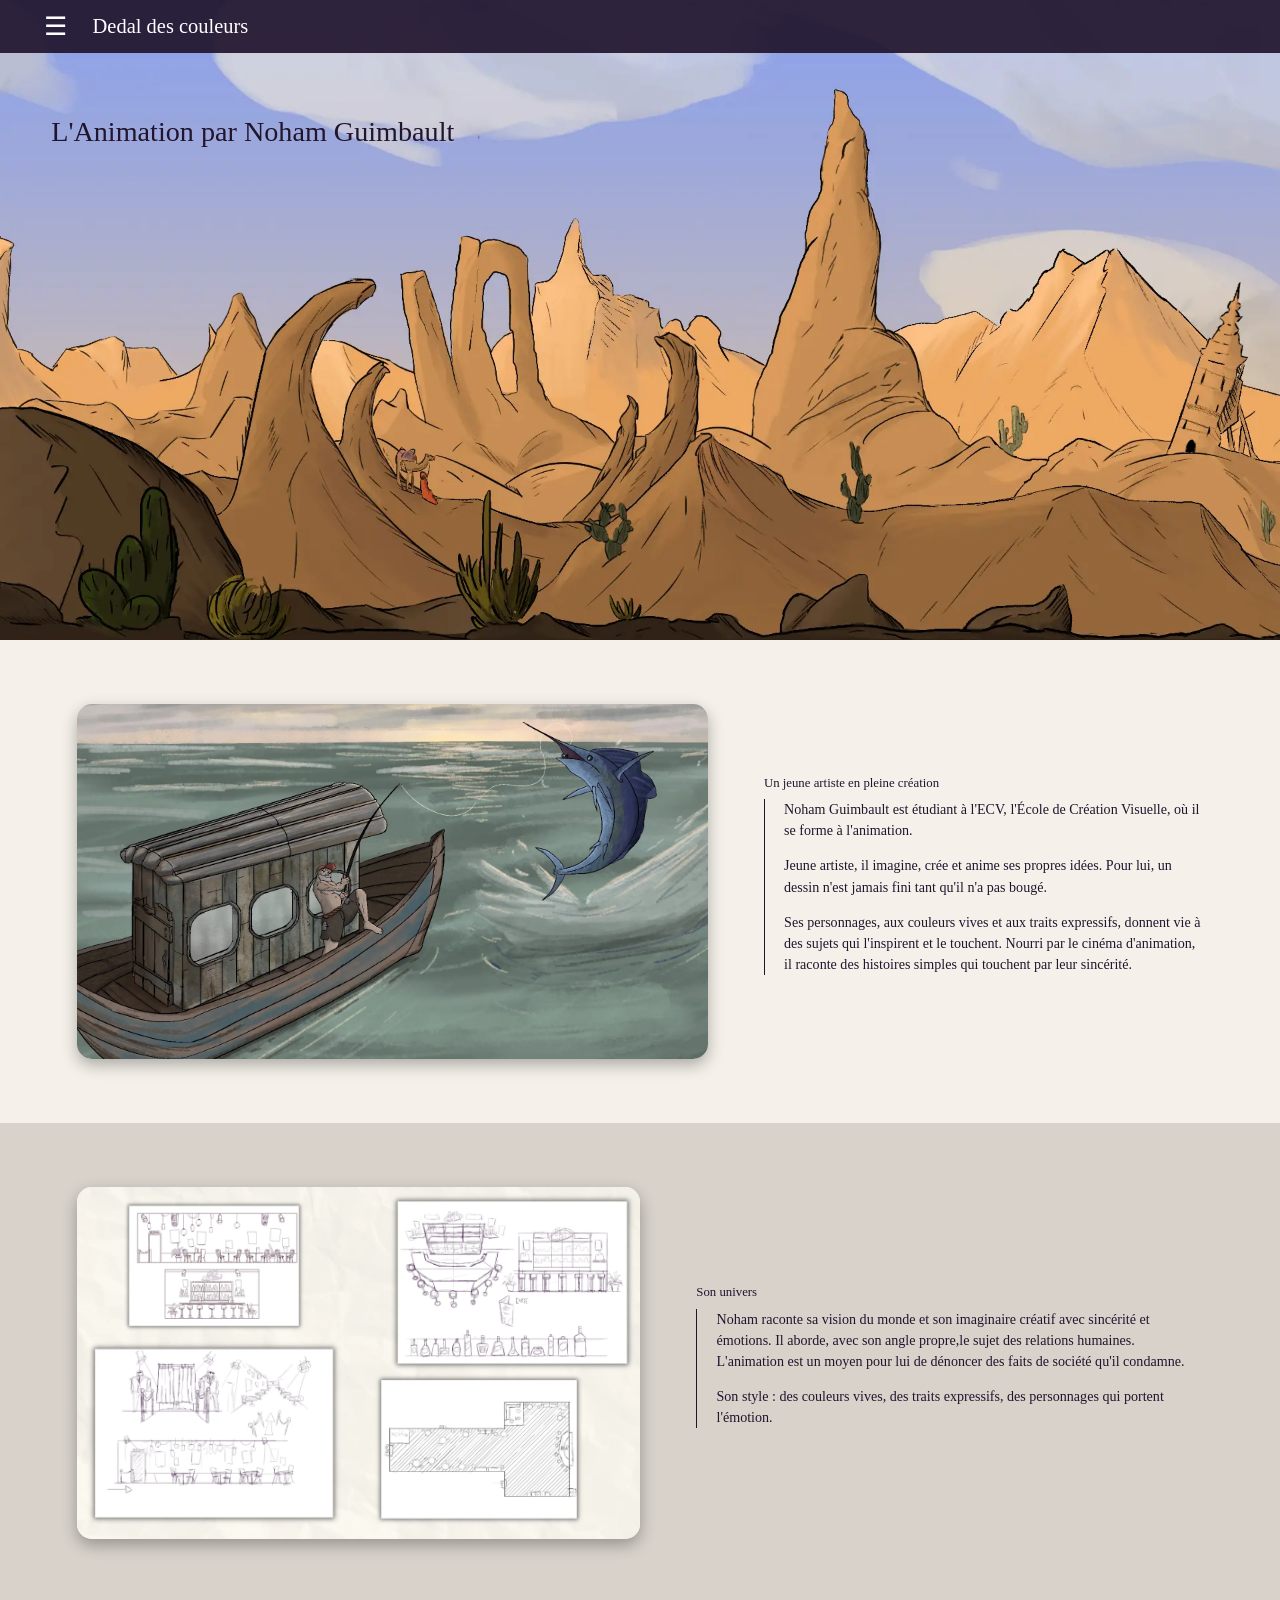
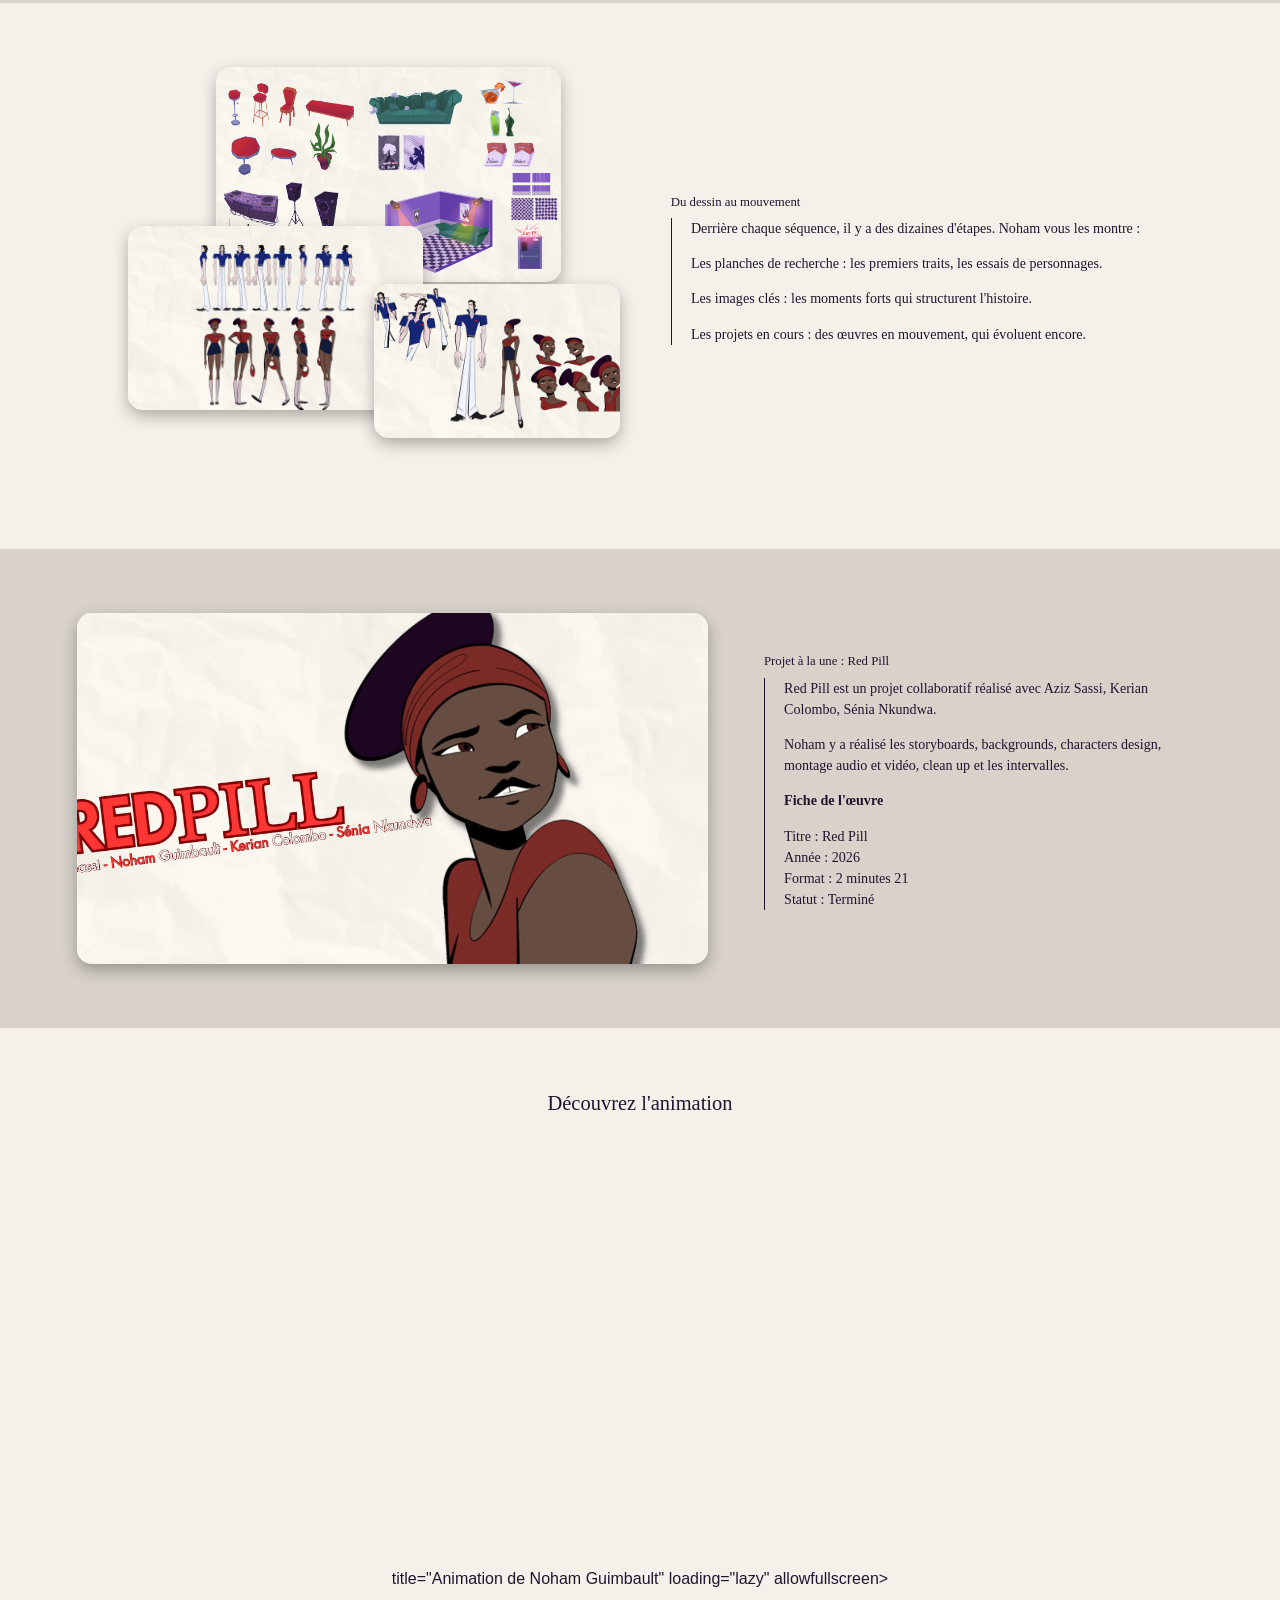
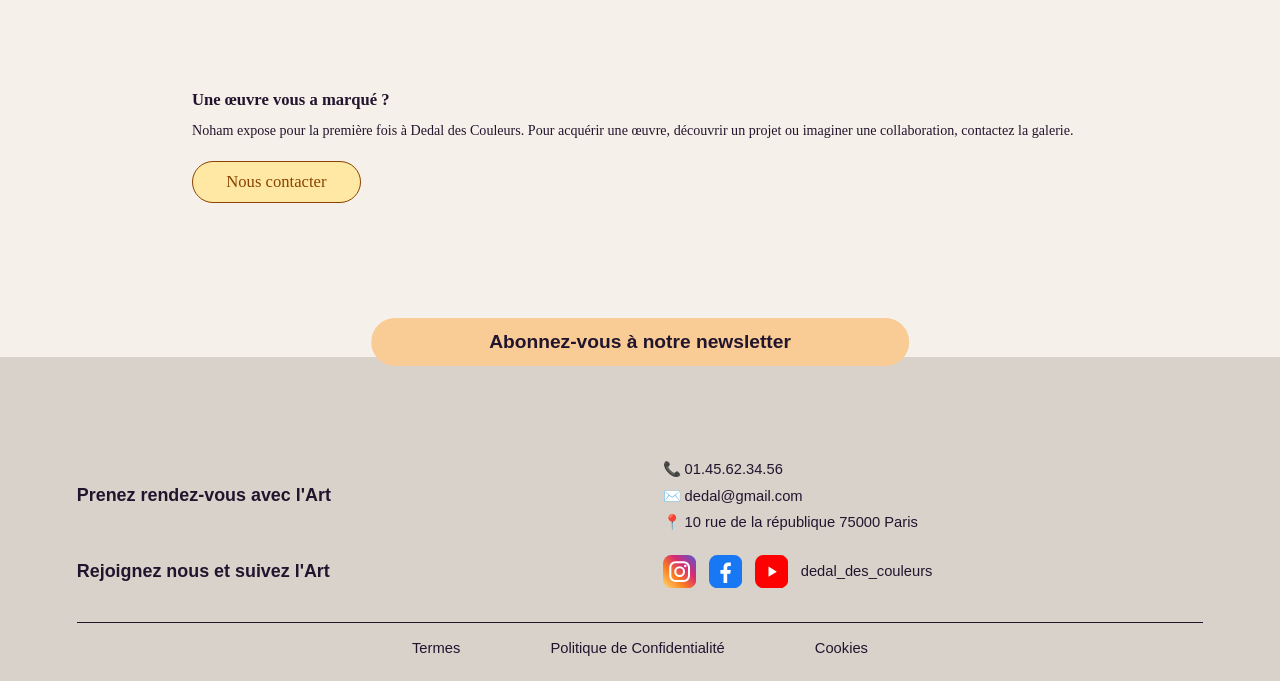
==== animation.html @ e84ecc91 "Update YouTube iframe source URL" ====
<!DOCTYPE html>
<html lang="fr">
<head>
  <meta charset="UTF-8">
  <meta name="viewport" content="width=device-width, initial-scale=1">
      <meta name="description" content="Les œuvres exposées de Noham Guimbault : planches de recherche, images clés, projet Red Pill et animation.">
  <title>L'animation | Dedal des couleurs</title>
  <link rel="preconnect" href="https://fonts.googleapis.com">
  <link rel="preconnect" href="https://fonts.gstatic.com" crossorigin>
  <link rel="preload" as="style" href="ADRESSE" onload="this.onload=null;this.rel='stylesheet'">
  <noscript><link rel="stylesheet" href="ADRESSE"></noscript>
  <link rel="stylesheet" href="css/style.css">
      <link rel="stylesheet" href="css/animation.css">
</head>
<body>

  <nav class="menu" id="menu" hidden>
    <button type="button" class="menu-fermer" id="fermer-menu" aria-label="Fermer le menu">✕</button>
    <a href="index.html">Accueil</a>
    <a href="galerie.html">La galerie</a>
    <a href="animation.html">L'animation</a>
  </nav>

  <header class="animation-hero">
    <div class="barre">
      <button type="button" class="hamburger" data-ouvrir-menu aria-label="Ouvrir le menu">☰</button>
      <a href="index.html" class="barre-titre">Dedal des couleurs</a>
    </div>
    <h1>L'Animation par Noham Guimbault</h1>
  </header>


  <section class="o-bloc">
    <div class="o-img grand">
      <div class="o-cadre"><img fetchpriority="high" src="images/animation-1.webp" alt="Un bateau et un espadon"></div>
    </div>
    <div class="o-texte">
     <h2 class="o-etiquette">Un jeune artiste en pleine création</h2>
      <div class="o-citation">
        <p>
          Noham Guimbault est étudiant à l'ECV, l'École de Création Visuelle,
          où il se forme à l'animation.
        </p>
        <p>
          Jeune artiste, il imagine, crée et anime ses propres idées. Pour
          lui, un dessin n'est jamais fini tant qu'il n'a pas bougé.
        </p>
        <p>
          Ses personnages, aux couleurs vives et aux traits expressifs,
          donnent vie à des sujets qui l'inspirent et le touchent. Nourri par
          le cinéma d'animation, il raconte des histoires simples qui touchent
          par leur sincérité.
        </p>
      </div>
    </div>
  </section>

  <section class="o-bloc fond">
    <div class="o-img">
      <div class="o-cadre"><img loading="lazy" src="images/animation-2.webp" alt="Plans et croquis de décor"></div>
    </div>
    <div class="o-texte">
      <h2 class="o-etiquette">Son univers</h2>
      <div class="o-citation">
        <p>
          Noham raconte sa vision du monde et son imaginaire créatif avec sincérité et émotions. 
          Il aborde, avec son angle propre,le sujet des relations humaines. L'animation est un moyen pour lui de dénoncer des faits de société qu'il condamne. 
        </p>
        <p>
          Son style : des couleurs vives, des traits expressifs, des
          personnages qui portent l'émotion.
        </p>
        </p>
      </div>
    </div>
  </section>

  <section class="o-bloc etroit">
    <div class="o-img">
      <div class="o-collage">
        <div class="o-cadre c1"><img loading="lazy" src="images/animation-3a.webp" alt="Accessoires et décor"></div>
        <div class="o-cadre c2"><img loading="lazy" src="images/animation-3b.webp" alt="Personnages"></div>
        <div class="o-cadre c3"><img loading="lazy" src="images/animation-3c.webp" alt="Planche de personnages"></div>
      </div>
    </div>
    <div class="o-texte">
     <h2 class="o-etiquette">Du dessin au mouvement</h2>
      <div class="o-citation">
        <p>Derrière chaque séquence, il y a des dizaines d'étapes. Noham vous les montre :</p>
        <p>Les planches de recherche : les premiers traits, les essais de personnages.</p>
        <p>Les images clés : les moments forts qui structurent l'histoire.</p>
        <p>Les projets en cours : des œuvres en mouvement, qui évoluent encore.</p>
      </div>
    </div>
  </section>

  <section class="o-bloc fond">
    <div class="o-img grand">
      <div class="o-cadre"><img loading="lazy" src="images/redpill.webp" alt="Projet Red Pill"></div>
    </div>
    <div class="o-texte">
      <h2 class="o-etiquette">Projet à la une : Red Pill</h2>
      <div class="o-citation">
        <p>Red Pill est un projet collaboratif réalisé avec Aziz Sassi, Kerian Colombo, Sénia Nkundwa.</p>
        <p>
          Noham y a réalisé les storyboards, backgrounds, characters design, montage audio et vidéo, clean up et les intervalles.
        </p>
        <p><strong>Fiche de l'œuvre</strong></p>
        <p>
          Titre : Red Pill<br>
          Année : 2026 <br>
          Format : 2 minutes 21<br>
          Statut : Terminé
        </p>
      </div>
    </div>
  </section>

  <section class="video-section">
    <h3>Découvrez l'animation</h3>
    <div class="video">
         <iframe width="560" height="315" src="https://youtube.com" title="YouTube video player" frameborder="0" allowfullscreen></iframe>
        title="Animation de Noham Guimbault" loading="lazy" allowfullscreen></iframe>
    </div>
  </section>
  
  <section class="oeuvre-contact">
    <h3>Une œuvre vous a marqué ?</h3>
    <p>
      Noham expose pour la première fois à Dedal des Couleurs. Pour acquérir
      une œuvre, découvrir un projet ou imaginer une collaboration, contactez
      la galerie.
    </p>
       <a href="contact.html" class="bouton-cta">Nous contacter</a>
  </section>

  <section class="contact">
       <a class="newsletter newsletter-lien" href="inscription.html"><strong>Abonnez-vous à notre newsletter</strong></a>

    <div class="contact-grille">
      <h2>Prenez rendez-vous avec l'Art</h2>
      <address>
        <p>📞 01.45.62.34.56</p>
        <p>✉️ dedal@gmail.com</p>
        <p>📍 10 rue de la république 75000 Paris</p>
      </address>

          <h2>Rejoignez nous et suivez l'Art</h2>
      <div class="reseaux">
        <div class="icones-sociaux">
          <a href="#" aria-label="Instagram">
            <svg viewBox="0 0 32 32" aria-hidden="true" focusable="false">
              <defs>
                <linearGradient id="insta" x1="0" y1="1" x2="1" y2="0">
                  <stop offset="0" stop-color="#feda75"/>
                  <stop offset="0.35" stop-color="#fa7e1e"/>
                  <stop offset="0.65" stop-color="#d62976"/>
                  <stop offset="1" stop-color="#4f5bd5"/>
                </linearGradient>
              </defs>
              <rect width="32" height="32" rx="8" fill="url(#insta)"/>
              <rect x="7" y="7" width="18" height="18" rx="5" fill="none" stroke="#fff" stroke-width="2"/>
              <circle cx="16" cy="16" r="4.2" fill="none" stroke="#fff" stroke-width="2"/>
              <circle cx="21.4" cy="10.6" r="1.2" fill="#fff"/>
            </svg>
          </a>
          <a href="#" aria-label="Facebook">
            <svg viewBox="0 0 32 32" aria-hidden="true" focusable="false">
              <rect width="32" height="32" rx="8" fill="#1877f2"/>
              <path d="M17.5 27V18h3l.5-3.6h-3.5v-2.2c0-1 .3-1.7 1.8-1.7H21V7.3c-.3 0-1.4-.1-2.6-.1-2.6 0-4.4 1.6-4.4 4.5v2.7h-3V18h3v9z" fill="#fff"/>
            </svg>
          </a>
          <a href="#" aria-label="YouTube">
            <svg viewBox="0 0 32 32" aria-hidden="true" focusable="false">
              <rect width="32" height="32" rx="8" fill="#ff0000"/>
              <path d="M13 11l8 5-8 5z" fill="#fff"/>
            </svg>
          </a>
        </div>
        <span>dedal_des_couleurs</span>
      </div>
    </div>

    <nav class="liens-legaux" aria-label="Informations légales">
      <a href="#">Termes</a>
      <a href="confidentialite.html">Politique de Confidentialité</a>
      <a href="#">Cookies</a>
    </nav>
  </section>

  <script src="site.js"></script>
</body>
</html>
---- css/style.css ----
/* ---------- Réglages généraux ---------- */
* {
  box-sizing: border-box;
}

body {
  margin: 0;
  background-color: #f5f1ea;
  color: #21152e;
  font-family: 'Montserrat', sans-serif;
}

h2 {
  font-family: 'Playfair Display', serif;
  font-weight: 400;
}

img {
  max-width: 100%;
}

.cache {
  position: absolute;
  left: -9999px;
}

/* ---------- Section 1 : bannière ---------- */
.hero {
  position: relative;
  background-image:url("../images/GUIMBAULT_Noham.webp");
  background-size: cover;
  background-position: center;
  aspect-ratio: 1280 / 741;
  overflow: hidden;
}

.hero-titre {
  position: absolute;
  top: 5%;
  left: 3.5%;
  margin: 0;
  font-family: 'Playfair Display', serif;
  font-weight: 400;
  font-size: 3vw;
}

.hero-soustitre {
  position: absolute;
  top: 31%;
  left: 3.5%;
  width: 35%;
  margin: 0;
  font-size: 2.3vw;
}

.bouton-orange {
  position: absolute;
  top: 44%;
  left: 3.5%;
  padding: 0.5vw 2vw;
  background-color: #ffe8a3;
  border: 1px solid #ff8d28;
  border-radius: 45px;
  color: #ff8d28;
  font-family: 'Instrument Serif', serif;
  font-size: 2vw;
  text-decoration: none;
}

.hero-img {
  position: absolute;
  object-fit: cover;
  border-radius: 30px;
  box-shadow: 0 8px 20px rgba(0, 0, 0, 0.35);
}

.img-lineup { top: 6%;  left: 65%;   width: 32.5%; height: 44%; background: white; }
.img-decor  { top: 29%; left: 47%;   width: 31.5%; height: 28%; }
.img-scene  { top: 52%; left: 59%; width: 36%; height: 38%; }

/* ---------- Section 2 : présentation + carrousel ---------- */
.presentation {
  padding: 4% 0 4%;
  text-align: center;
}

.citation {
  margin: 0 auto 3%;
  font-family: 'Playfair Display', serif;
  font-size: 2.4vw;
  line-height: 1.3;
}

.texte-presentation {
  max-width: 70%;
  margin: 0 auto 4%;
  font-size: 1.2vw;
  line-height: 1.4;
}

.texte-presentation p {
  margin: 0 0 1.5em;
}

.carrousel-zone {
  display: flex;
  align-items: center;
  justify-content: center;
  gap: 1vw;
  padding: 0 3%;
}

.carrousel {
  display: flex;
  gap: 16px;
  width: 75%;
  overflow-x: auto;
  scroll-snap-type: x mandatory;
  scrollbar-width: none;
}

.carrousel::-webkit-scrollbar {
  display: none;
}

.carrousel img {
  flex: 0 0 auto;
  height: 24vw;
  width: auto;
  max-width: none;
  object-fit: contain;
  background: white;
  border: 1px solid #21152e;
  border-radius: 4px;
  scroll-snap-align: start;
}

.fleche {
  flex: 0 0 auto;
  width: 3vw;
  height: 3vw;
  min-width: 30px;
  min-height: 30px;
  border: none;
  border-radius: 50%;
  background-color: #ffe8a3;
  color: #ff8d28;
  font-size: 2vw;
  line-height: 1;
  cursor: pointer;
}

/* Points décoratifs (utilisés dans la section ateliers) */
.points {
  display: flex;
  justify-content: center;
  gap: 0.8vw;
  margin-top: 2%;
}

.point {
  width: 1vw;
  height: 1vw;
  border-radius: 50%;
  background: #d8d2cb;
  border: 1px solid #999;
}

.point.actif {
  background: #aaa;
}

/* ---------- Section 3 : Nos Artistes ---------- */
.artistes {
  display: grid;
  grid-template-columns: 1fr 1fr;
  gap: 4%;
  align-items: center;
  padding: 3% 6%;
  background-color: #d8d2cb;
}

.artistes-texte h2 {
  margin: 0 0 1em;
  font-size: 2vw;
}

.artistes-texte p {
  margin: 0 0 1.2em;
  font-size: 1.15vw;
  line-height: 1.4;
}

.bouton-infos {
  display: inline-block;
  padding: 0.25vw 2.5vw;
  background-color: #ffe8a3;
  border: 1px solid #ff8d28;
  border-radius: 45px;
  color: #ff8d28;
  font-size: 1.1vw;
  text-decoration: none;
}

/* Les 3 images se chevauchent légèrement */
.artistes-images {
  position: relative;
  width: 80%;
  margin: 0 auto;
  aspect-ratio: 1 / 0.95;
  transform: translateY(-10%);
}

.artistes-images img {
  position: absolute;
  object-fit: cover;
  background: white;
  border-radius: 18px;
  box-shadow: 0 6px 16px rgba(0, 0, 0, 0.3);
}

.art-1 { top: 0;   left: 0;  width: 65%; aspect-ratio: 1.8 / 1; z-index: 1; }
.art-2 { top: 30%; right: 0; width: 55%; aspect-ratio: 1.4 / 1; z-index: 2; }
.art-3 { top: 54%; left: 5%; width: 70%; aspect-ratio: 1.6 / 1; z-index: 3; }


/* ---------- Section 4 : intentions ---------- */
.intentions {
  padding: 5% 5% 2%;
  text-align: center;
}

.intentions h2 {
  margin: 0 0 4%;
  font-size: 2vw;
}

.intentions-liste {
  display: flex;
  justify-content: space-around;
  align-items: flex-start;
}

.intention {
  width: 28%;
}

.intention img {
  height: 8vw;
  width: auto;
  object-fit: contain;
}

.intention p {
  margin: 1em 0 0;
  font-size: 1.4vw;
  line-height: 1.6;
}

/* ---------- Section 5 : ateliers ---------- */
.ateliers {
  padding: 3% 5% 5%;
}

.ateliers h2 {
  margin: 0 0 2.5%;
  font-size: 2.2vw;
}

.ateliers-liste {
  display: flex;
  justify-content: center;
  gap: 2.5%;
  overflow-x: auto;
  padding-bottom: 10px;
}

.carte {
  flex: 0 0 29%;
  background-color: #f9cb95;
  border-radius: 28px;
  overflow: hidden;
  box-shadow: 0 4px 12px rgba(0, 0, 0, 0.25);
}

.carte img {
  display: block;
  width: 100%;
  aspect-ratio: 4 / 3;
  object-fit: cover;
  background: white;
}

.carte-texte {
  padding: 4%;
}

.carte-ligne {
  display: flex;
  justify-content: space-between;
  align-items: baseline;
}

.carte-ligne h3 {
  margin: 0;
  font-weight: 400;
  font-size: 1.4vw;
}

.carte-ligne span {
  font-size: 0.9vw;
}

.carte-texte p {
  margin: 0.4em 0;
  font-size: 0.9vw;
}

.carte-texte strong {
  font-size: 0.9vw;
}

/* ---------- Section 6 : contact + newsletter ---------- */
.contact {
  position: relative;
  margin-top: 4%;
  padding: 6% 6% 2%;
  background-color: #d8d2cb;
}

.newsletter {
  position: absolute;
  top: -3vw;
  left: 50%;
  transform: translateX(-50%);
  width: 42%;
  padding: 1vw 1.5vw;
  background-color: #f9cb95;
  border-radius: 45px;
  text-align: center;
}

.newsletter strong {
  font-size: 1.5vw;
}

.newsletter-champs {
  display: flex;
  justify-content: center;
  gap: 0.5vw;
  margin-top: 0.6vw;
}

.newsletter input {
  width: 55%;
  padding: 0.5vw 1vw;
  border: none;
  border-radius: 30px;
  font-size: 1vw;
}

.newsletter button {
  padding: 0.5vw 1.2vw;
  border: none;
  border-radius: 30px;
  background-color: #ff8d28;
  color: white;
  font-size: 1vw;
  cursor: pointer;
}

.message {
  margin: 0.5vw 0 0;
  font-size: 0.9vw;
}

.contact-grille {
  display: grid;
  grid-template-columns: 1fr 1fr;
  gap: 1.5vw 4%;
  align-items: center;
  margin-top: 2%;
}

.contact-grille h2 {
  margin: 0;
  font-family: 'Montserrat', sans-serif;
  font-weight: 700;
  font-size: 1.4vw;
}

.contact-grille address {
  font-style: normal;
  font-size: 1.15vw;
  line-height: 1.8;
}

.contact-grille address p {
  margin: 0;
}

.reseaux {
  display: flex;
  align-items: center;
  gap: 1vw;
  font-size: 1.15vw;
}

.reseaux img {
  height: 2.6vw;
  width: auto;
}

.liens-legaux {
  display: flex;
  justify-content: center;
  gap: 8%;
  margin-top: 3%;
  padding-top: 1.5%;
  border-top: 1px solid #21152e;
  font-size: 1.15vw;
}

.liens-legaux a {
  color: #21152e;
  text-decoration: none;
}

/* ---------- Version mobile (écrans étroits) ---------- */
@media (max-width: 700px) {
  .hero-titre { font-size: 4.5vw; }
  .hero-soustitre { font-size: 3.5vw; }
  .bouton-orange { font-size: 3vw; padding: 1vw 4vw; }

  .citation { font-size: 4vw; }
  .texte-presentation { max-width: 90%; font-size: 2.4vw; }
  .carrousel { width: 80%; }
  .carrousel img { width: 85%; }
  .point { width: 2vw; height: 2vw; }

  .artistes { grid-template-columns: 1fr; }
  .artistes-images { width: 90%; }
  .artistes-texte h2 { font-size: 4vw; }
  .artistes-texte p { font-size: 2.6vw; }
  .bouton-infos { font-size: 2.6vw; padding: 0.8vw 5vw; }

  .intentions h2 { font-size: 3.8vw; }
  .intention p { font-size: 2.3vw; }
  .intention img { height: 11vw; }

  .ateliers h2 { font-size: 4vw; }
  .carte { flex: 0 0 65%; }
  .carte-ligne h3 { font-size: 3vw; }
  .carte-ligne span,
  .carte-texte p,
  .carte-texte strong { font-size: 2.2vw; }

  .newsletter { width: 85%; top: -4vw; padding: 1.5vw; }
  .newsletter strong { font-size: 3vw; }
  .newsletter input,
  .newsletter button { font-size: 2.2vw; padding: 1vw 2vw; }
  .message { font-size: 2vw; }

  .contact-grille { grid-template-columns: 1fr; }
  .contact-grille h2 { font-size: 3vw; }
  .contact-grille address,
  .reseaux { font-size: 2.6vw; }
  .reseaux img { height: 6vw; }
  .liens-legaux { font-size: 2.3vw; }
}

/* ---------- Animations CSS ---------- */

/* 1. Le titre de la bannière apparaît en fondu */
@keyframes apparition {
  from { opacity: 0; transform: translateY(20px); }
  to   { opacity: 1; transform: translateY(0); }
}

.hero-titre,
.hero-soustitre {
  animation: apparition 1s ease-out both;
}

.hero-soustitre {
  animation-delay: 0.3s;
}

/* 2. Les cartes d'ateliers se soulèvent au survol */
.carte {
  transition: transform 0.3s ease, box-shadow 0.3s ease;
}

.carte:hover {
  transform: translateY(-8px);
  box-shadow: 0 12px 24px rgba(0, 0, 0, 0.3);
}

/* 3. Les boutons orange grossissent légèrement au survol */
.hero .bouton-orange,
.bouton-infos {
  transition: transform 0.3s ease, background-color 0.3s ease;
}

.hero .bouton-orange:hover,
.bouton-infos:hover {
  transform: scale(1.08);
  background-color: #ffd96b;
}

/* Respect des personnes qui désactivent les animations */
@media (prefers-reduced-motion: reduce) {
  .hero-titre,
  .hero-soustitre {
    animation: none;
  }
  .carte,
  .hero .bouton-orange,
  .bouton-infos {
    transition: none;
  }
}
/* ---------- Menu ---------- */
.menu {
  position: fixed;
  inset: 0;
  z-index: 100;
  display: flex;
  flex-direction: column;
  align-items: center;
  justify-content: center;
  gap: 2.5vw;
  background-color: rgba(33, 21, 46, 0.95);
}

.menu[hidden] {
  display: none;
}

.menu a {
  color: #ffe8a3;
  font-family: 'Playfair Display', serif;
  font-size: 3vw;
  text-decoration: none;
}

.menu a:hover {
  color: #ff8d28;
}

.menu-fermer {
  position: absolute;
  top: 2vw;
  right: 3vw;
  border: none;
  background: none;
  color: white;
  font-size: 3vw;
  cursor: pointer;
}

/* Titre cliquable sur la homepage */
.titre-menu {
  padding: 0;
  border: none;
  background: none;
  color: inherit;
  font: inherit;
  cursor: pointer;
}

.titre-menu::after {
  content: " ▾";
  font-size: 0.5em;
}

/* ---------- Barre avec menu hamburger (pages secondaires) ---------- */
.barre {
  display: flex;
  align-items: center;
  gap: 1.5vw;
  padding: 1vw 3vw;
  background-color: rgba(33, 21, 46, 0.75);
  color: white;
}

.hamburger {
  border: none;
  background: none;
  color: white;
  font-size: 2vw;
  line-height: 1;
  cursor: pointer;
}

.barre-titre {
  color: white;
  font-family: 'Playfair Display', serif;
  font-size: 1.6vw;
  text-decoration: none;
}

/* ---------- Page La Galerie ---------- */
.galerie-hero {
  position: relative;
  display: flex;
  align-items: center;
  justify-content: center;
  aspect-ratio: 2 / 1;
  background-image: url("../images/dannie-jing-3GZlhROZIQg-unsplash.webp");
  background-size: cover;
  background-position: center;
}

.galerie-hero .barre {
  position: absolute;
  top: 0;
  left: 0;
  right: 0;
}

.galerie-hero h1 {
  margin: 0;
 font-family: 'Playfair Display', serif;
  font-weight: 400;
  font-size: 3vw;
  color: #21152e;
  text-shadow: 0 0 12px rgba(255, 255, 255, 0.8);
}

.bloc {
  display: grid;
  grid-template-columns: 1fr 1fr;
  gap: 5%;
  align-items: center;
  padding: 5% 10%;
}

.bloc.gris {
  background-color: #d8d2cb;
}

.bloc.inverse .bloc-img {
  order: 2;
}

.bloc-img img {
  display: block;
  width: 70%;
  margin: 0 auto;
  border-radius: 15px;
  box-shadow: 0 6px 16px rgba(0, 0, 0, 0.3);
}

.bloc-texte {
  font-family: 'Playfair Display', serif;
  font-size: 1.1vw;
  line-height: 1.5;
}

.bloc-texte .etiquette {
  margin: 0 0 0.5em;
  font-size: 1vw;
}

.bloc-texte .citation-bloc {
  padding-left: 1.5vw;
  border-left: 1px solid #21152e;
}

.bloc-texte p {
  margin: 0 0 1em;
}

.bloc-texte ul {
  margin: 0 0 1em;
  padding-left: 1.5em;
}

@media (max-width: 700px) {
  .barre-titre { font-size: 4vw; }
  .hamburger { font-size: 5vw; }
  .menu a { font-size: 6vw; }
  .menu-fermer { font-size: 6vw; }

  .galerie-hero h1 { font-size: 5vw; }
  .bloc { grid-template-columns: 1fr; padding: 8% 6%; }
  .bloc.inverse .bloc-img { order: 0; }
  .bloc-img img { width: 90%; }
  .bloc-texte { font-size: 3vw; }
  .bloc-texte .etiquette { font-size: 3vw; }
}


/* Bouton En savoir + (prioritaire) */
.hero .bouton-orange {
  position: absolute;
  top: 44%;
  left: 3.5%;
  padding: 0.4vw 1.6vw;
  font-size: 1.6vw;
  background-color: #ffe8a3;
  border: 1px solid #ff8d28;
  border-radius: 45px;
  color: #ff8d28;
  font-family: 'Instrument Serif', serif;
  text-decoration: none;
}

/* ---------- Pages secondaires (animation, etc.) ---------- */
.page-entete {
  padding: 3% 6% 2%;
  background-color: #d8d2cb;
}

.page-entete h1 {
  margin: 0;
  font-family: 'Playfair Display', serif;
  font-weight: 400;
  font-size: 2.6vw;
}

.page-contenu {
  max-width: 70%;
  margin: 0 auto;
  padding: 4% 0;
}

.page-contenu h2 {
  font-size: 1.7vw;
}

.page-contenu p {
  font-size: 1.2vw;
  line-height: 1.6;
}

@media (max-width: 700px) {
  .page-entete h1 { font-size: 5vw; }
  .page-contenu { max-width: 88%; }
  .page-contenu h2 { font-size: 4vw; }
  .page-contenu p { font-size: 3vw; }
}

/* ---------- Page L'animation ---------- */
.animation-hero {
  position: relative;
  aspect-ratio: 2 / 1;
  background-image: url("../images/GUIMBAULT_Noham.webp");
  background-size: cover;
  background-position: center bottom;
}

.animation-hero .barre {
  position: absolute;
  top: 0;
  left: 0;
  right: 0;
}

.animation-hero h1 {
  position: absolute;
  top: 18%;
  left: 4%;
  width: 32%;
  margin: 0;
  font-family: 'Playfair Display', serif;
  font-weight: 400;
  font-size: 2.2vw;
  line-height: 1.2;
  color: #21152e;
}

/* Collage de 3 images qui se chevauchent */
.collage {
  position: relative;
  width: 100%;
  aspect-ratio: 1 / 0.85;
}

.bloc-img .collage img {
  position: absolute;
  display: block;
  margin: 0;
  object-fit: cover;
  background: white;
  border-radius: 15px;
  box-shadow: 0 6px 16px rgba(0, 0, 0, 0.3);
}

.collage .c1 { top: 0;   left: 18%; width: 70%; }
.collage .c2 { top: 38%; left: 0;   width: 60%; }
.collage .c3 { top: 52%; right: 0;  width: 50%; }

/* Vidéo YouTube (optionnel) */
.video {
  width: 60%;
  margin: 4% auto;
  aspect-ratio: 16 / 9;
}

.video iframe {
  width: 100%;
  height: 100%;
  border: 0;
  border-radius: 12px;
}

/* Message final */
.oeuvre-contact {
  max-width: 70%;
  margin: 0 auto;
  padding: 6% 0 8%;
  font-family: 'Playfair Display', serif;
}

.oeuvre-contact h3 {
  margin: 0 0 0.6em;
  font-size: 1.3vw;
}

.oeuvre-contact p {
  margin: 0;
  font-size: 1.1vw;
  line-height: 1.5;
}

@media (max-width: 700px) {
  .animation-hero h1 { font-size: 4.5vw; width: 50%; }
  .oeuvre-contact { max-width: 88%; }
  .oeuvre-contact h3 { font-size: 3.5vw; }
  .oeuvre-contact p { font-size: 3vw; }
}

/* ---------- Vidéo YouTube ---------- */
.video-section {
  padding: 5% 0 2%;
  text-align:center;
}

.video-section h3 {
  margin: 0 0 1.5%;
  font-family: 'Playfair Display', serif;
  font-weight: 400;
  font-size: 1.6vw;
}

.video {
  width: 60%;
  margin: 0 auto;
  aspect-ratio: 16 / 9;
}

.video iframe {
  width: 100%;
  height: 100%;
  border: 0;
  border-radius: 12px;
}

@media (max-width: 700px) {
  .video-section h3 { font-size: 4vw; }
  .video { width: 90%; }
}

/* ---------- Page animation uniquement ---------- */
.page-animation .bloc {
  grid-template-columns: minmax(0, 1fr) minmax(0, 1fr);
  gap: 4%;
  padding: 5% 4%;
  align-items: center;
}

.page-animation .bloc-img {
  min-width: 0;
}

.page-animation .bloc-img > img {
  display: block;
  width: 100%;
  height: auto;
  margin: 0;
}

/* Image zoomée pour couper les bandes noires */
.page-animation .zoom-cadre {
  overflow: hidden;
  border-radius: 15px;
  box-shadow: 0 6px 16px rgba(0, 0, 0, 0.3);
}

.page-animation .zoom-cadre img {
  display: block;
  width: 100%;
  height: auto;
  margin: 0;
  border-radius: 0;
  box-shadow: none;
  transform: scale(1.15);
}

/* Collage du bloc 3 */
.page-animation .collage {
  position: relative;
  width: 100%;
  aspect-ratio: 1 / 0.85;
}

.page-animation .bloc-img .collage img {
  position: absolute;
  height: auto;
  margin: 0;
}

.page-animation .bloc-img .collage .c1 { top: 0;   left: 12%; width: 80%; }
.page-animation .bloc-img .collage .c2 { top: 36%; left: 0;    width: 66%; }
.page-animation .bloc-img .collage .c3 { top: 52%; right: 0;   width: 56%; }

@media (max-width: 700px) {
  .page-animation .bloc {
    grid-template-columns: minmax(0, 1fr);
    padding: 8% 6%;
  }
}

/* ---------- Page animation uniquement ---------- */
.page-animation .bloc {
  display: flex !important;
  flex-direction: row !important;
  align-items: center;
  gap: 5%;
  padding: 5% 6%;
}

.page-animation .bloc-img {
  flex: 0 0 50%;
  max-width: 50%;
  min-width: 0;
}

.page-animation .bloc-texte {
  flex: 1 1 0;
  min-width: 0;
}

/* Cadre qui coupe les bandes noires */
.page-animation .cadre {
  overflow: hidden;
  border-radius: 15px;
  box-shadow: 0 6px 16px rgba(0, 0, 0, 0.3);
}

.page-animation .cadre img {
  display: block;
  width: 100%;
  height: auto;
  margin: 0;
  border-radius: 0;
  box-shadow: none;
  transform: scale(1.15);
}

/* Collage du bloc 3 */
.page-animation .collage {
  position: relative;
  width: 100%;
  aspect-ratio: 1 / 0.9;
}

.page-animation .collage .cadre {
  position: absolute;
}

.page-animation .collage .c1 { top: 0;   left: 12%; width: 80%; z-index: 1; }
.page-animation .collage .c2 { top: 34%; left: 0;   width: 62%; z-index: 2; }
.page-animation .collage .c3 { top: 52%; right: 0;  width: 52%; z-index: 3; }

@media (max-width: 700px) {
  .page-animation .bloc { flex-direction: column !important; padding: 8% 6%; }
  .page-animation .bloc-img { flex: none; max-width: 100%; width: 100%; }
}

/* ---------- Lien newsletter + boutons vers le formulaire ---------- */
a.newsletter-lien {
  display: block;
  color: #21152e;
  text-decoration: none;
}

a.newsletter-lien:hover { background-color: #f6b970; }
a.newsletter-lien:focus { outline: 3px solid #21152e; outline-offset: 3px; }

.cta-inscription {
  padding: 4% 5% 0;
  text-align: center;
}

.cta-inscription p {
  margin: 0 0 1em;
  font-size: 1.4vw;
}

.bouton-cta {
  display: inline-block;
  margin-top: 1.2em;
  padding: 0.6em 2em;
  background-color: #ffe8a3;
  border: 1px solid #8a4300;
  border-radius: 45px;
  color: #8a4300;
  font-size: 1.3vw;
  text-decoration: none;
}

.cta-inscription .bouton-cta { margin-top: 0; }
.bouton-cta:hover { background-color: #ffd96b; }

@media (max-width: 700px) {
  a.newsletter-lien strong { font-size: 3vw; }
  .cta-inscription p { font-size: 3.5vw; }
  .bouton-cta { font-size: 3.5vw; }
}

/* ---------- Animation au survol : images de l'accueil ---------- */
.hero-img,
.artistes-images img {
  transition: transform 0.3s ease, box-shadow 0.3s ease;
}

.hero-img:hover,
.artistes-images img:hover {
  transform: translateY(-8px);
  box-shadow: 0 12px 24px rgba(0, 0, 0, 0.35);
  z-index: 10;
}

@media (prefers-reduced-motion: reduce) {
  .hero-img,
  .artistes-images img {
    transition: none;
  }
}

/* ---------- Icônes des intentions ---------- */
.intention svg {
  display: block;
  width: 7vw;
  height: 7vw;
  margin: 0 auto;
}

@media (max-width: 700px) {
  .intention svg { width: 14vw; height: 14vw; }
}

/* ---------- Icônes réseaux sociaux ---------- */
.icones-sociaux {
  display: flex;
  align-items: center;
  gap: 1vw;
}

.icones-sociaux a {
  display: block;
  transition: transform 0.3s ease;
}

.icones-sociaux a:hover,
.icones-sociaux a:focus {
  transform: scale(1.12);
}

.icones-sociaux svg {
  display: block;
  width: 2.6vw;
  height: 2.6vw;
  min-width: 28px;
  min-height: 28px;
}

@media (prefers-reduced-motion: reduce) {
  .icones-sociaux a { transition: none; }
}

@media (max-width: 700px) {
  .icones-sociaux { gap: 3vw; }
}

/* ---------- Bas de page : ligne des liens légaux ---------- */
.contact .liens-legaux {
  grid-column: 1 / -1;
  width: 100%;
  display: flex;
  justify-content: center;
  gap: 8%;
  margin-top: 3%;
  padding-top: 1.5%;
  border-top: 1px solid #21152e;
  font-size: 1.15vw;
}

.contact .liens-legaux a {
  white-space: nowrap;
}

/* ---------- Carrousel : recadrage de l'image des silhouettes ---------- */
.carrousel {
  align-items: center;
}

.carrousel img:nth-child(2) {
  width: 34vw;
  height: 16vw;
  object-fit: cover;
  object-position: center 8%;
}

/* ---------- Bouton vers la galerie (accueil) ---------- */
.cta-galerie {
  margin: 0 0 3%;
  text-align: center;
}

.cta-galerie .bouton-cta {
  margin-top: 0;
}

/* ---------- Apparition des textes ---------- */
.revele {
  opacity: 0;
  transform: translateY(24px);
  transition: opacity 0.8s ease, transform 0.8s ease;
}

.revele.visible {
  opacity: 1;
  transform: none;
}
/* ---------- Bouton galerie : espaces égaux ---------- */
.presentation .texte-presentation {
  margin-bottom: 0;
}

.presentation .texte-presentation p:last-child {
  margin-bottom: 0;
}

.presentation .cta-galerie {
  margin: 3vw 0;
}

/* ================= VERSION MOBILE (à garder tout en bas) ================= */
@media (max-width: 700px) {

  html, body { overflow-x: hidden; }

  /* iOS : numéro de téléphone détecté automatiquement */
  a[x-apple-data-detectors] { color: inherit !important; text-decoration: none !important; }

  /* 5. Bannière : le bouton ne chevauche plus le sous-titre */
  .hero .bouton-orange { top: 54%; padding: 1vw 4vw; font-size: 3.6vw; }

  /* Textes de présentation un peu plus lisibles */
  .texte-presentation { font-size: 13px; }

  /* 6. Bouton « + d'infos sur la galerie » plus petit */
  .presentation .cta-galerie { margin: 5vw 0; }
  .cta-galerie .bouton-cta { font-size: 12.5px; padding: 0.5em 1.4em; }

  /* 4. Carrousel */
  .carrousel-zone { gap: 2%; padding: 0 2%; }
  .carrousel { width: auto; flex: 1 1 0; min-width: 0; gap: 10px; }
  .carrousel img { height: 44vw; width: auto; max-width: none; object-fit: contain; }
  .carrousel > div { width: 58vw !important; height: 44vw !important; }
  .fleche { width: 34px; height: 34px; font-size: 22px; }

  /* 3. Nos artistes : le bouton n'est plus recouvert */
  .artistes { grid-template-columns: 1fr !important; gap: 8vw; padding: 8% 6% 12%; }
  .artistes-images { transform: none; width: 92%; margin-top: 2vw; }
  .artistes-texte h2 { font-size: 20px; }
  .artistes-texte p { font-size: 13px; line-height: 1.45; }
  .bouton-infos { font-size: 13px; padding: 0.35em 1.8em; margin-bottom: 4vw; }

  /* Ateliers : pas de bulles, cartes qui défilent au doigt */
  .ateliers { padding: 6% 0 8%; }
  .ateliers h2 { padding: 0 5%; font-size: 20px; }
  .ateliers .points { display: none; }
  .ateliers-liste {
    justify-content: flex-start;
    padding: 0 5% 12px;
    scroll-snap-type: x mandatory;
    scroll-padding: 0 5%;
    -webkit-overflow-scrolling: touch;
  }
  .carte { flex: 0 0 72%; scroll-snap-align: start; }
  .carte-ligne h3 { font-size: 15px; }
  .carte-ligne span, .carte-texte p, .carte-texte strong { font-size: 12px; }

  /* 2. Galerie et animation : texte à côté des photos, comme sur ordinateur */
  .bloc,
  .page-animation .bloc,
  .page-animation .bloc.bloc-collage {
    display: grid !important;
    grid-template-columns: minmax(0, 0.9fr) minmax(0, 1.1fr) !important;
    gap: 4% !important;
    align-items: center !important;
    padding: 8% 4% !important;
  }
  .bloc.inverse { grid-template-columns: minmax(0, 1.1fr) minmax(0, 0.9fr) !important; }
  .bloc.inverse .bloc-img { order: 2 !important; }
  .bloc-img,
  .page-animation .bloc-img { flex: none !important; max-width: none !important; width: auto !important; min-width: 0; }
  .bloc-img img { width: 100% !important; }

  .o-bloc,
  .o-bloc.etroit { flex-direction: row !important; flex-wrap: nowrap !important; gap: 4% !important; padding: 8% 4% !important; }
  .o-img,
  .o-img.grand,
  .o-bloc.etroit .o-img { flex: 0 0 44% !important; max-width: 44% !important; width: auto !important; }

  .dm { grid-template-columns: minmax(0, 1fr) minmax(0, 1fr) !important; gap: 4% !important; padding: 8% 4% !important; }

  .bloc-texte, .o-texte, .dm-texte { font-size: 12px !important; line-height: 1.4 !important; }
  .bloc-texte .etiquette, .o-etiquette, .dm-texte .etiquette { font-size: 12px !important; }
  .bloc-texte .citation-bloc, .o-citation, .dm-texte .citation-bloc { padding-left: 8px !important; }
  .bloc-texte p, .o-citation p, .dm-texte p { margin: 0 0 0.7em !important; }

  /* 1. Bas de page recalibré */
  .contact { padding: 12% 6% 4%; }
  .contact-grille { gap: 3vw; }
  .contact-grille h2 { font-size: 15px; }
  .contact-grille address, .reseaux { font-size: 13px; }
  .icones-sociaux svg { width: 34px; height: 34px; }
  .contact .liens-legaux {
    flex-wrap: wrap;
    justify-content: center;
    gap: 2vw 6vw;
    margin-top: 6vw;
    padding-top: 4vw;
    font-size: 12px;
  }
  a.newsletter-lien strong { font-size: 14px; }

  /* Pages formulaire : moins de vide avant le bas de page */
  .form-main { padding: 2rem 1.25rem 2rem; }
  .page-form .contact.sans-pastille { margin-top: 1rem; padding-top: 2rem; }
}

/* ===== Mobile : texte sous les images + bande du haut plus grande ===== */
@media (max-width: 700px) {

  /* Texte sous les images, avec de l'air */
  .bloc,
  .bloc.inverse,
  .page-animation .bloc,
  .page-animation .bloc.bloc-collage {
    display: grid !important;
    grid-template-columns: minmax(0, 1fr) !important;
    gap: 8vw !important;
    padding: 10% 6% !important;
  }

  .bloc.inverse .bloc-img { order: 0 !important; }

  .o-bloc,
  .o-bloc.etroit {
    flex-direction: column !important;
    gap: 8vw !important;
    padding: 10% 6% !important;
  }

  .o-img,
  .o-img.grand,
  .o-bloc.etroit .o-img {
    flex: none !important;
    max-width: 100% !important;
    width: 100% !important;
  }

  .dm {
    grid-template-columns: minmax(0, 1fr) !important;
    gap: 8vw !important;
    padding: 10% 6% !important;
  }

  .bloc-img img { width: 100% !important; }

  /* Texte plus confortable, avec plus d'espace entre les paragraphes */
  .bloc-texte, .o-texte, .dm-texte { font-size: 14px !important; line-height: 1.55 !important; }
  .bloc-texte .etiquette, .o-etiquette, .dm-texte .etiquette { font-size: 14px !important; margin-bottom: 0.8em !important; }
  .bloc-texte .citation-bloc, .o-citation, .dm-texte .citation-bloc { padding-left: 12px !important; }
  .bloc-texte p, .o-citation p, .dm-texte p { margin: 0 0 1em !important; }

  /* Bande « Dedal des couleurs » en haut des pages secondaires */
  .barre {
    padding: 4.5vw 5vw;
    gap: 4vw;
  }

  .barre-titre { font-size: 21px; }
  .hamburger { font-size: 28px; }

  /* Le titre de la bannière animation reste sous la bande */
  .animation-hero h1 { top: 32%; }
}
/* ===== Mobile : texte sous les images, images proportionnées au texte ===== */
@media (max-width: 700px) {

  /* Pages galerie et animation : une seule colonne, image puis texte */
  html body .bloc,
  html body .bloc.inverse,
  html body.page-animation .bloc,
  html body.page-animation .bloc.bloc-collage {
    display: grid !important;
    grid-template-columns: minmax(0, 1fr) !important;
    gap: 7vw !important;
    padding: 10% 9% !important;
    align-items: start !important;
  }

  html body .bloc.inverse .bloc-img { order: 0 !important; }

  html body .o-bloc,
  html body .o-bloc.etroit {
    display: flex !important;
    flex-direction: column !important;
    flex-wrap: nowrap !important;
    align-items: stretch !important;
    gap: 7vw !important;
    padding: 10% 9% !important;
  }

  html body .o-img,
  html body .o-img.grand,
  html body .o-bloc.etroit .o-img {
    flex: none !important;
    width: 100% !important;
    max-width: 100% !important;
  }

  html body .dm {
    grid-template-columns: minmax(0, 1fr) !important;
    gap: 7vw !important;
    padding: 10% 9% !important;
  }

  html body .bloc-img,
  html body.page-animation .bloc-img {
    flex: none !important;
    width: 100% !important;
    max-width: 100% !important;
  }

  html body .bloc-img img { width: 100% !important; }

  /* Texte à la même largeur que l'image, bien aéré */
  html body .bloc-texte,
  html body .o-texte,
  html body .dm-texte {
    width: 100% !important;
    font-size: 14px !important;
    line-height: 1.55 !important;
  }

  html body .bloc-texte .etiquette,
  html body .o-etiquette,
  html body .dm-texte .etiquette {
    font-size: 14px !important;
    margin-bottom: 0.8em !important;
  }

  html body .bloc-texte .citation-bloc,
  html body .o-citation,
  html body .dm-texte .citation-bloc { padding-left: 12px !important; }

  html body .bloc-texte p,
  html body .o-citation p,
  html body .dm-texte p { margin: 0 0 1em !important; }

  /* Bande « Dedal des couleurs » */
  html body .barre { padding: 4.5vw 5vw !important; gap: 4vw !important; }
  html body .barre-titre { font-size: 21px !important; }
  html body .hamburger { font-size: 28px !important; }
  html body .animation-hero h1 { top: 32% !important; }
}

/* ===== Mobile : bande du haut un peu plus petite ===== */
@media (max-width: 700px) {
  html body .barre { padding: 3vw 5vw !important; gap: 3vw !important; }
  html body .barre-titre { font-size: 18px !important; }
  html body .hamburger { font-size: 24px !important; }
  html body .animation-hero h1 { top: 26% !important; }
}
/* ---------- Contraste (accessibilité) ---------- */
.hero .bouton-orange,
.bouton-infos {
  color: #8a4300;
  border-color: #8a4300;
}

.fleche { color: #8a4300; }

.barre { background-color: rgba(33, 21, 46, 0.92); }
---- css/animation.css ----
/* Page animation : blocs image + texte */
.o-bloc {
  display: flex;
  flex-direction: row;
  flex-wrap: nowrap;
  align-items: center;
  gap: 5%;
  padding: 5% 6%;
}

.o-bloc.fond { background-color: #d8d2cb; }
.o-bloc.etroit { padding: 5% 10%; }

.o-img { flex: 0 0 50%; max-width: 50%; min-width: 0; }
.o-img.grand { flex-basis: 56%; max-width: 56%; }
.o-bloc.etroit .o-img { flex-basis: 48%; max-width: 48%; }

.o-texte {
  flex: 1 1 0;
  min-width: 0;
  font-family: 'Playfair Display', serif;
  font-size: 1.1vw;
  line-height: 1.5;
}

.o-etiquette { margin: 0 0 0.5em; font-size: 1vw; }
.o-citation { padding-left: 1.5vw; border-left: 1px solid #21152e; }
.o-citation p { margin: 0 0 1em; }

/* Cadre qui coupe les bandes noires (zoom dans un cadre de taille fixe) */
.o-cadre {
  overflow: hidden;
  border-radius: 15px;
  background: #f9f6f0;
  box-shadow: 0 6px 16px rgba(0, 0, 0, 0.3);
  transition: transform 0.3s ease, box-shadow 0.3s ease;
}

.o-cadre img {
  display: block;
  width: 100%;
  height: auto;
  max-width: none;
  transform: scale(var(--zoom, 1.15));
}

/* Collage "Du dessin au mouvement" */
.o-collage {
  position: relative;
  width: 100%;
  aspect-ratio: 1 / 0.85;
}

.o-collage .o-cadre { position: absolute; --zoom: 1.18; }
.o-collage .c1 { top: 0;   left: 18%; width: 70%; z-index: 1; }
.o-collage .c2 { top: 38%; left: 0;   width: 60%; z-index: 2; }
.o-collage .c3 { top: 52%; right: 0;  width: 50%; z-index: 3; }

.o-collage .o-cadre:hover {
  transform: translateY(-8px);
  box-shadow: 0 12px 24px rgba(0, 0, 0, 0.35);
  z-index: 10;
}

@media (prefers-reduced-motion: reduce) {
  .o-cadre { transition: none; }
}

@media (max-width: 700px) {
  .o-bloc,
  .o-bloc.etroit { flex-direction: column; padding: 8% 6%; }
  .o-img,
  .o-img.grand,
  .o-bloc.etroit .o-img { flex: none; max-width: 100%; width: 100%; }
  .o-texte { font-size: 3.2vw; }
  .o-etiquette { font-size: 3.2vw; }
  .o-citation { padding-left: 3vw; }
}
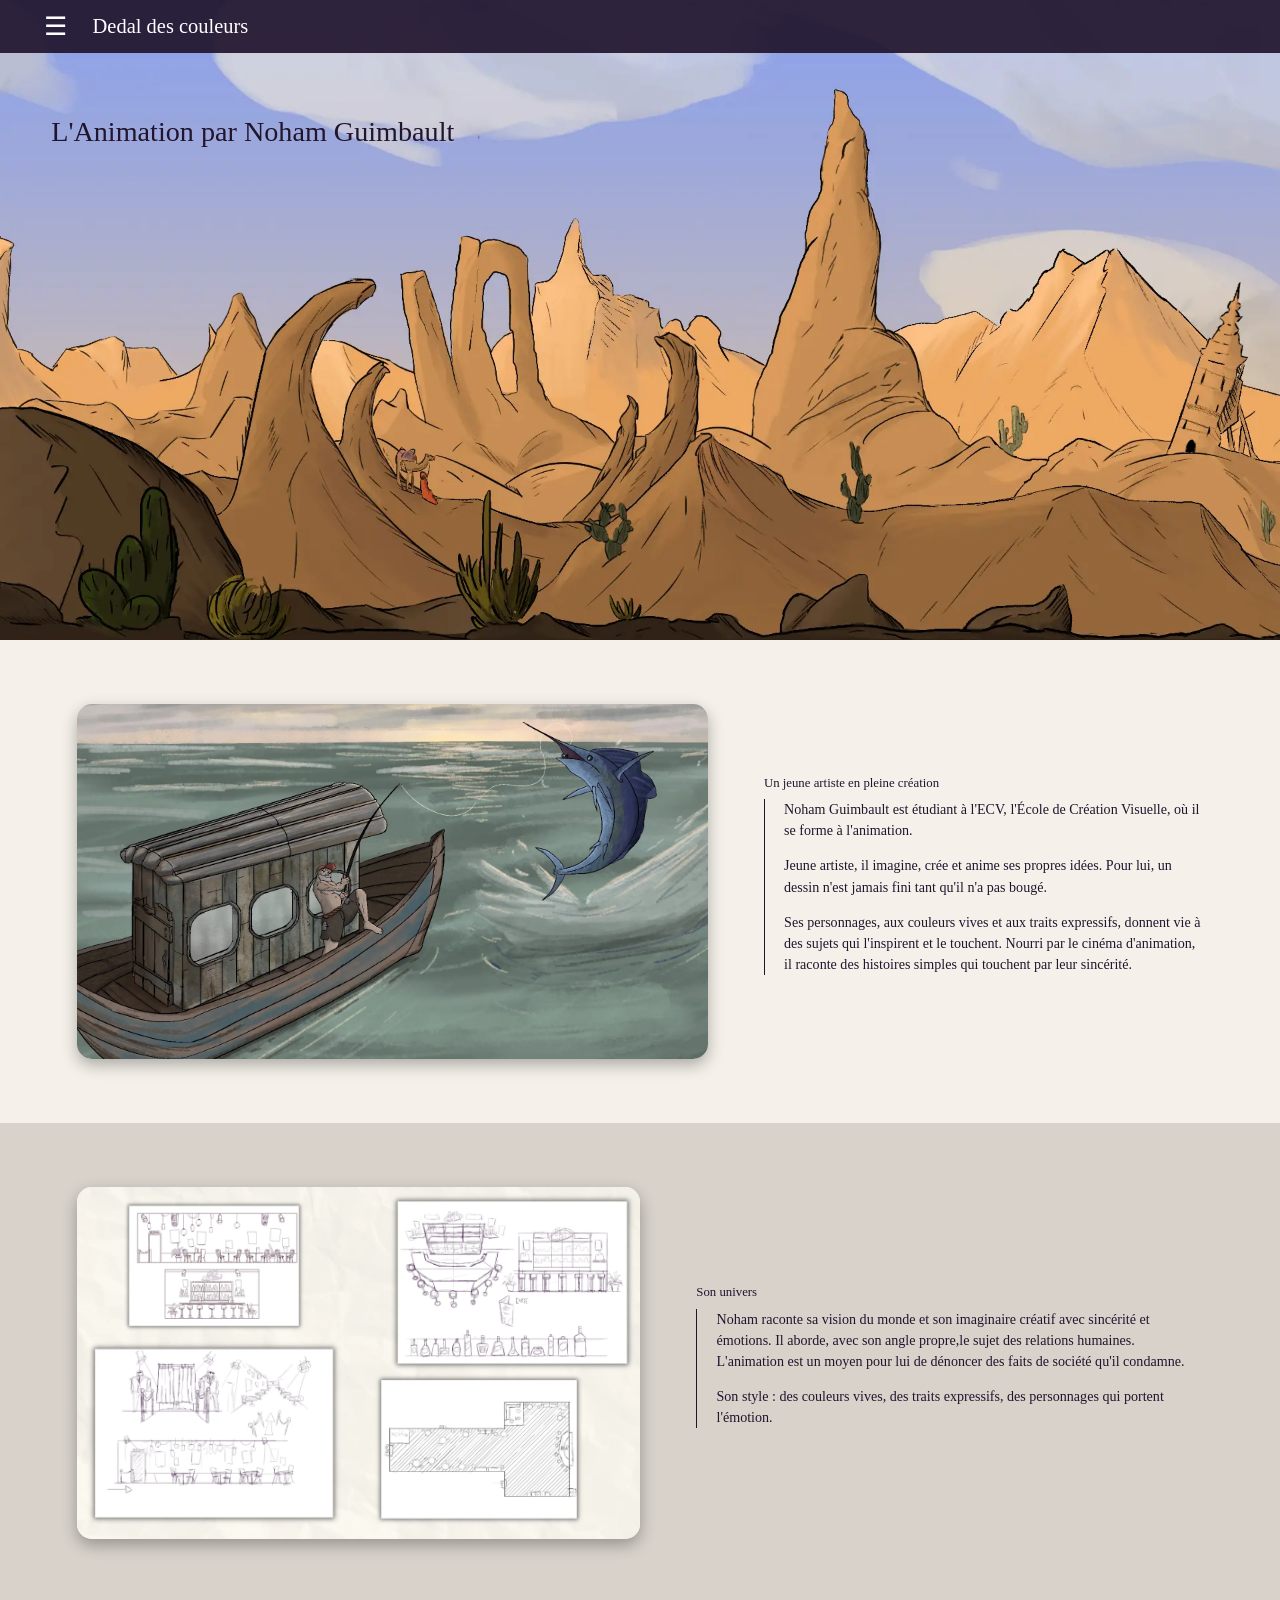
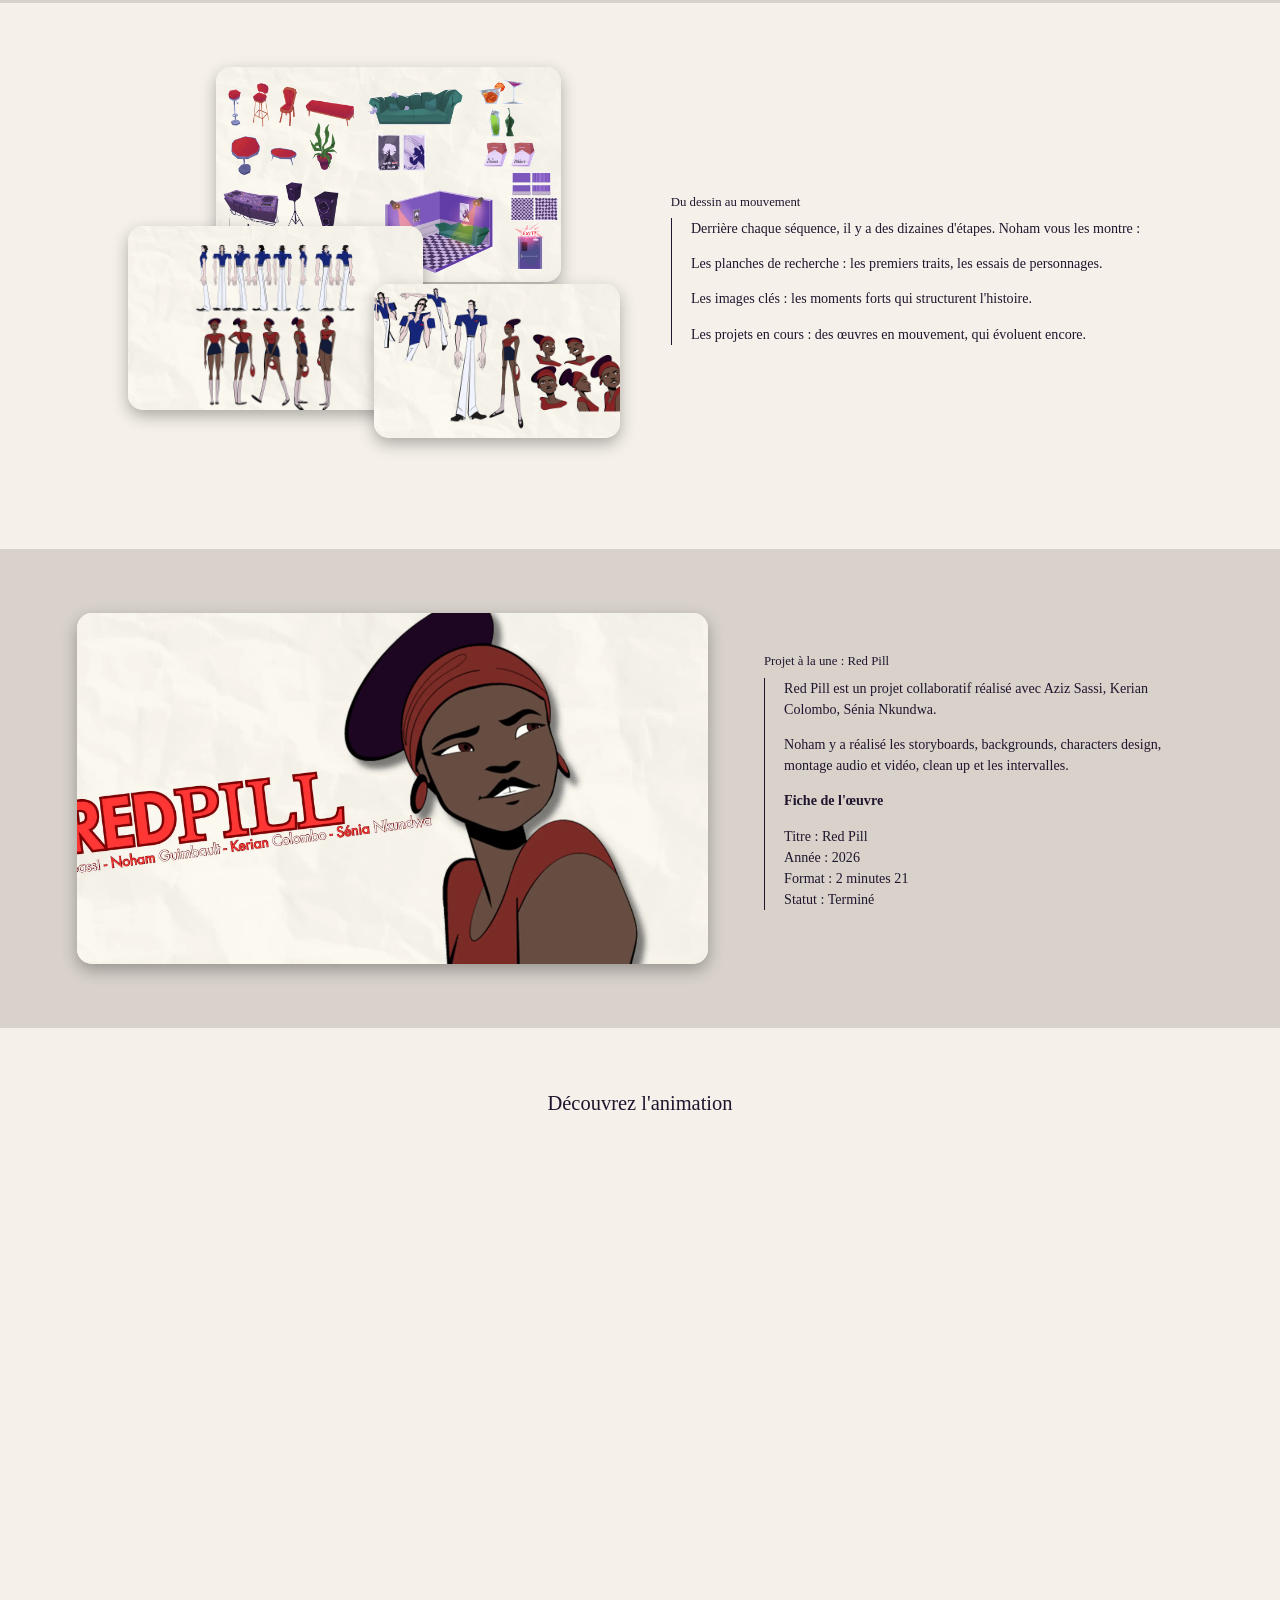
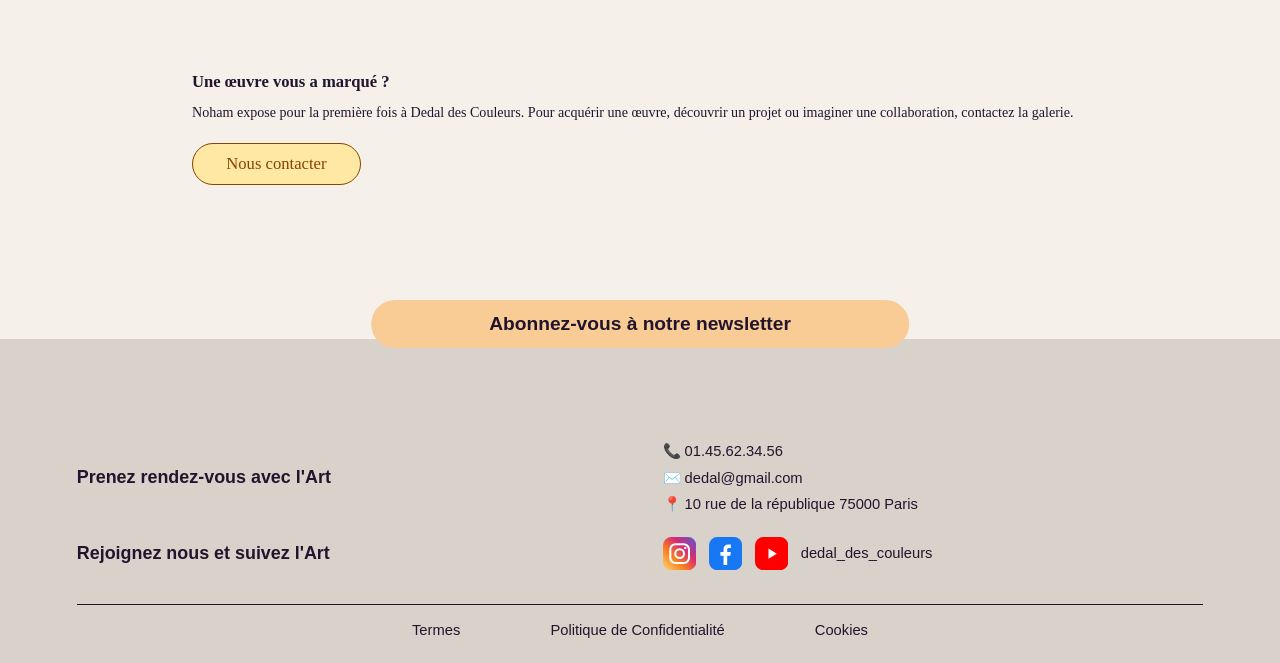
==== commit c81b876c: "Update animation.html" ====
--- a/animation.html
+++ b/animation.html
@@ -119,8 +119,8 @@
   <section class="video-section">
     <h3>Découvrez l'animation</h3>
     <div class="video">
-         <iframe width="560" height="315" src="https://youtube.com" title="YouTube video player" frameborder="0" allowfullscreen></iframe>
-        title="Animation de Noham Guimbault" loading="lazy" allowfullscreen></iframe>
+         <iframe src="https://www.youtube-nocookie.com/embed/KHDWtnezy28"
+  title="Animation de Noham Guimbault" loading="lazy" allowfullscreen></iframe>
     </div>
   </section>
   
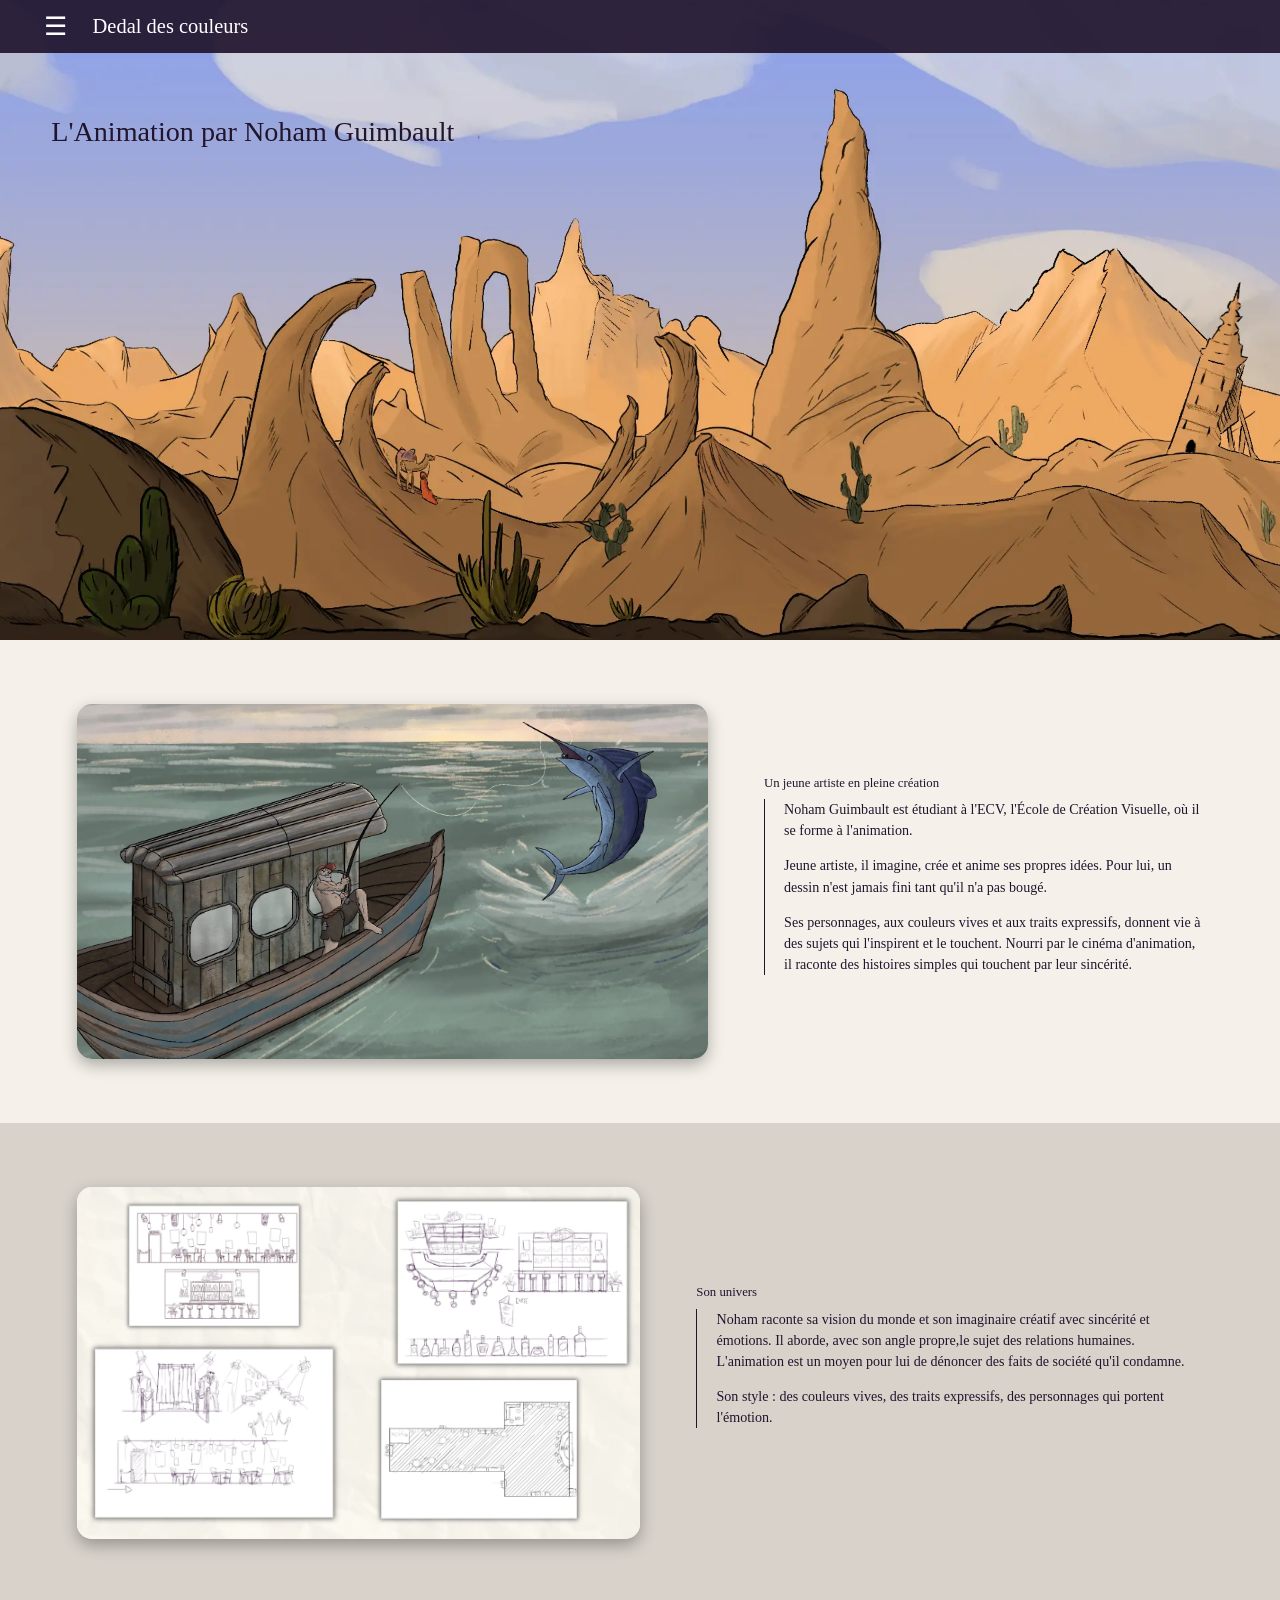
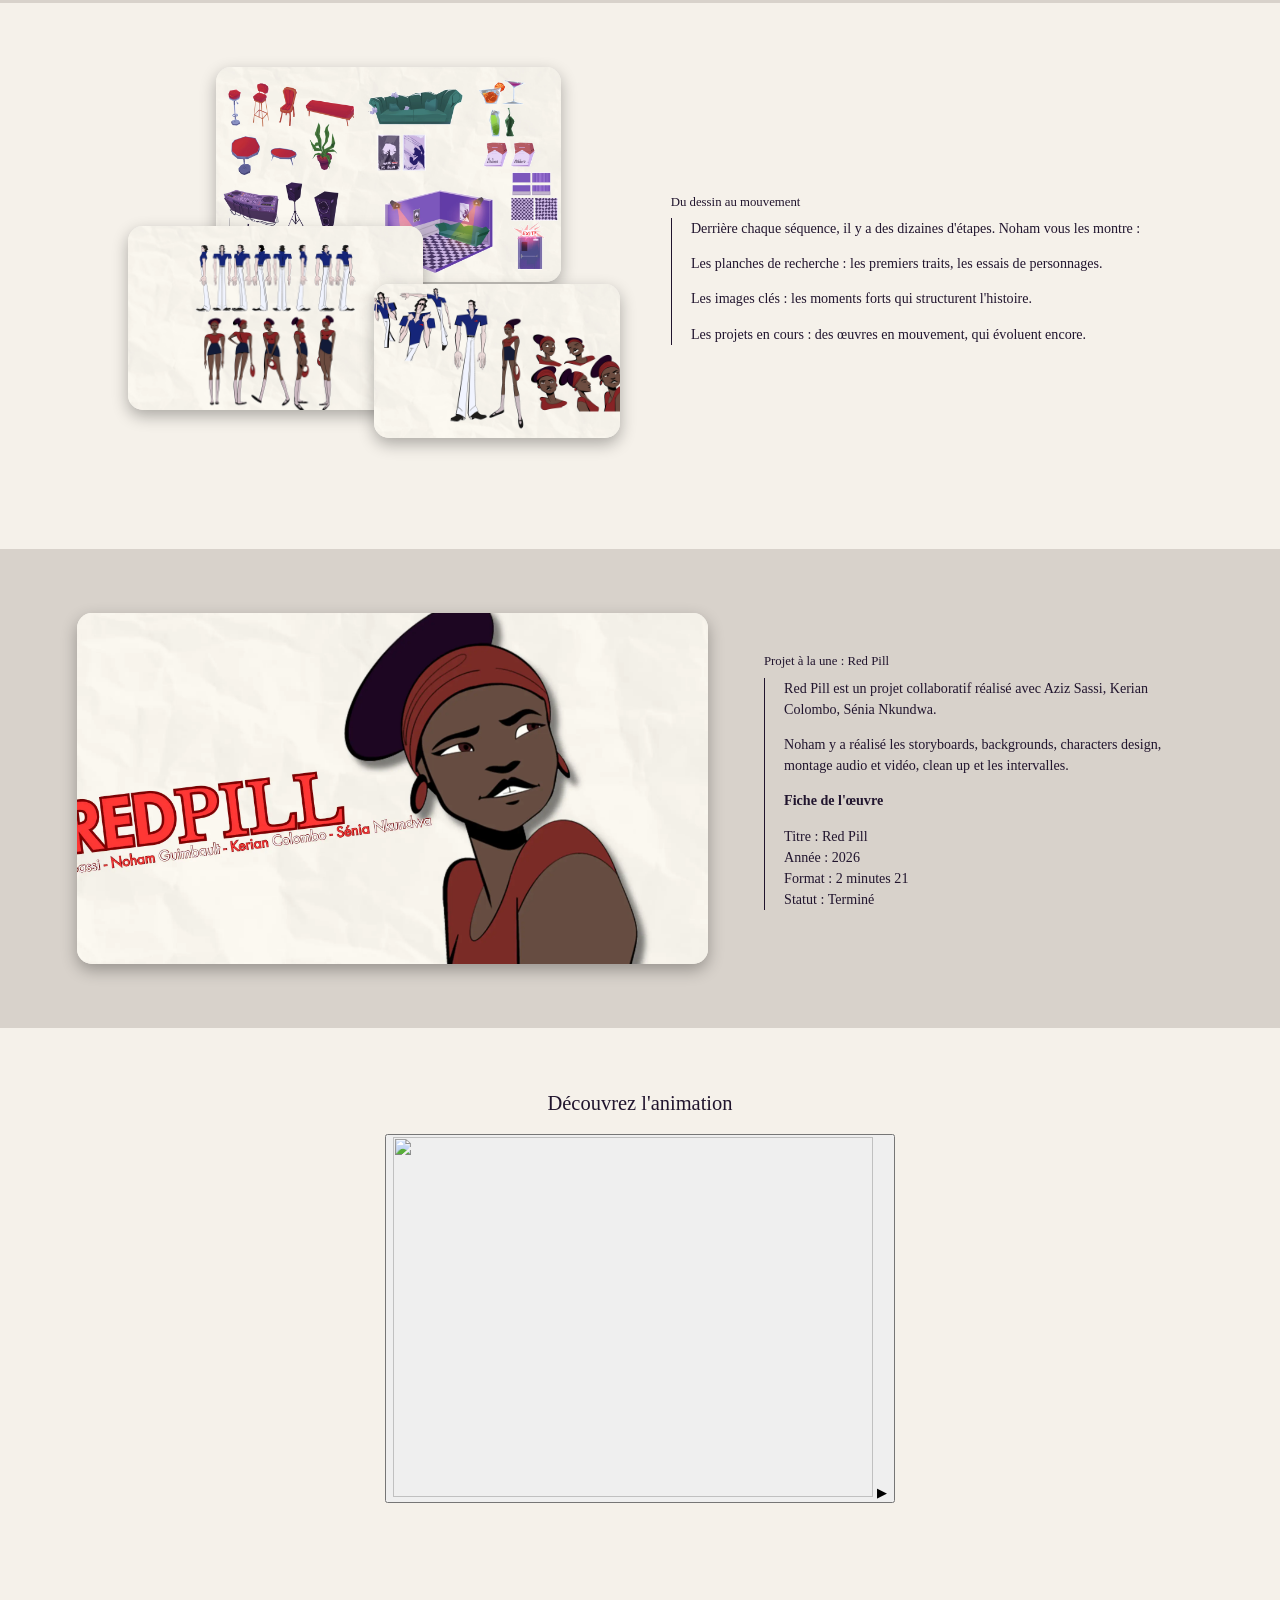
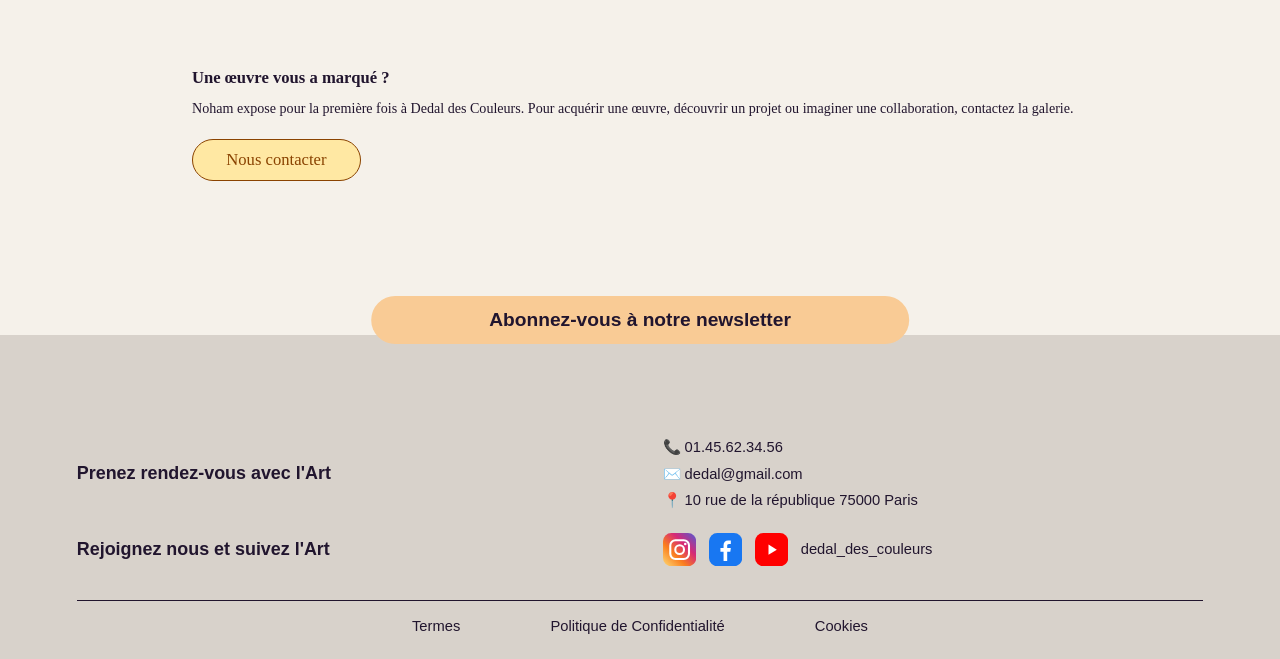
==== commit 78e7846d: "Update animation.html" ====
--- a/animation.html
+++ b/animation.html
@@ -119,8 +119,10 @@
   <section class="video-section">
     <h3>Découvrez l'animation</h3>
     <div class="video">
-         <iframe src="https://www.youtube-nocookie.com/embed/KHDWtnezy28"
-  title="Animation de Noham Guimbault" loading="lazy" allowfullscreen></iframe>
+      <button type="button" class="video-facade" id="video-facade" aria-label="Lire la vidéo : animation de Noham Guimbault">
+  <img src="https://i.ytimg.com/vi/KHDWtnezy28/hqdefault.jpg" alt="" width="480" height="360" loading="lazy">
+  <span class="video-play" aria-hidden="true">▶</span>
+</button>
     </div>
   </section>
   
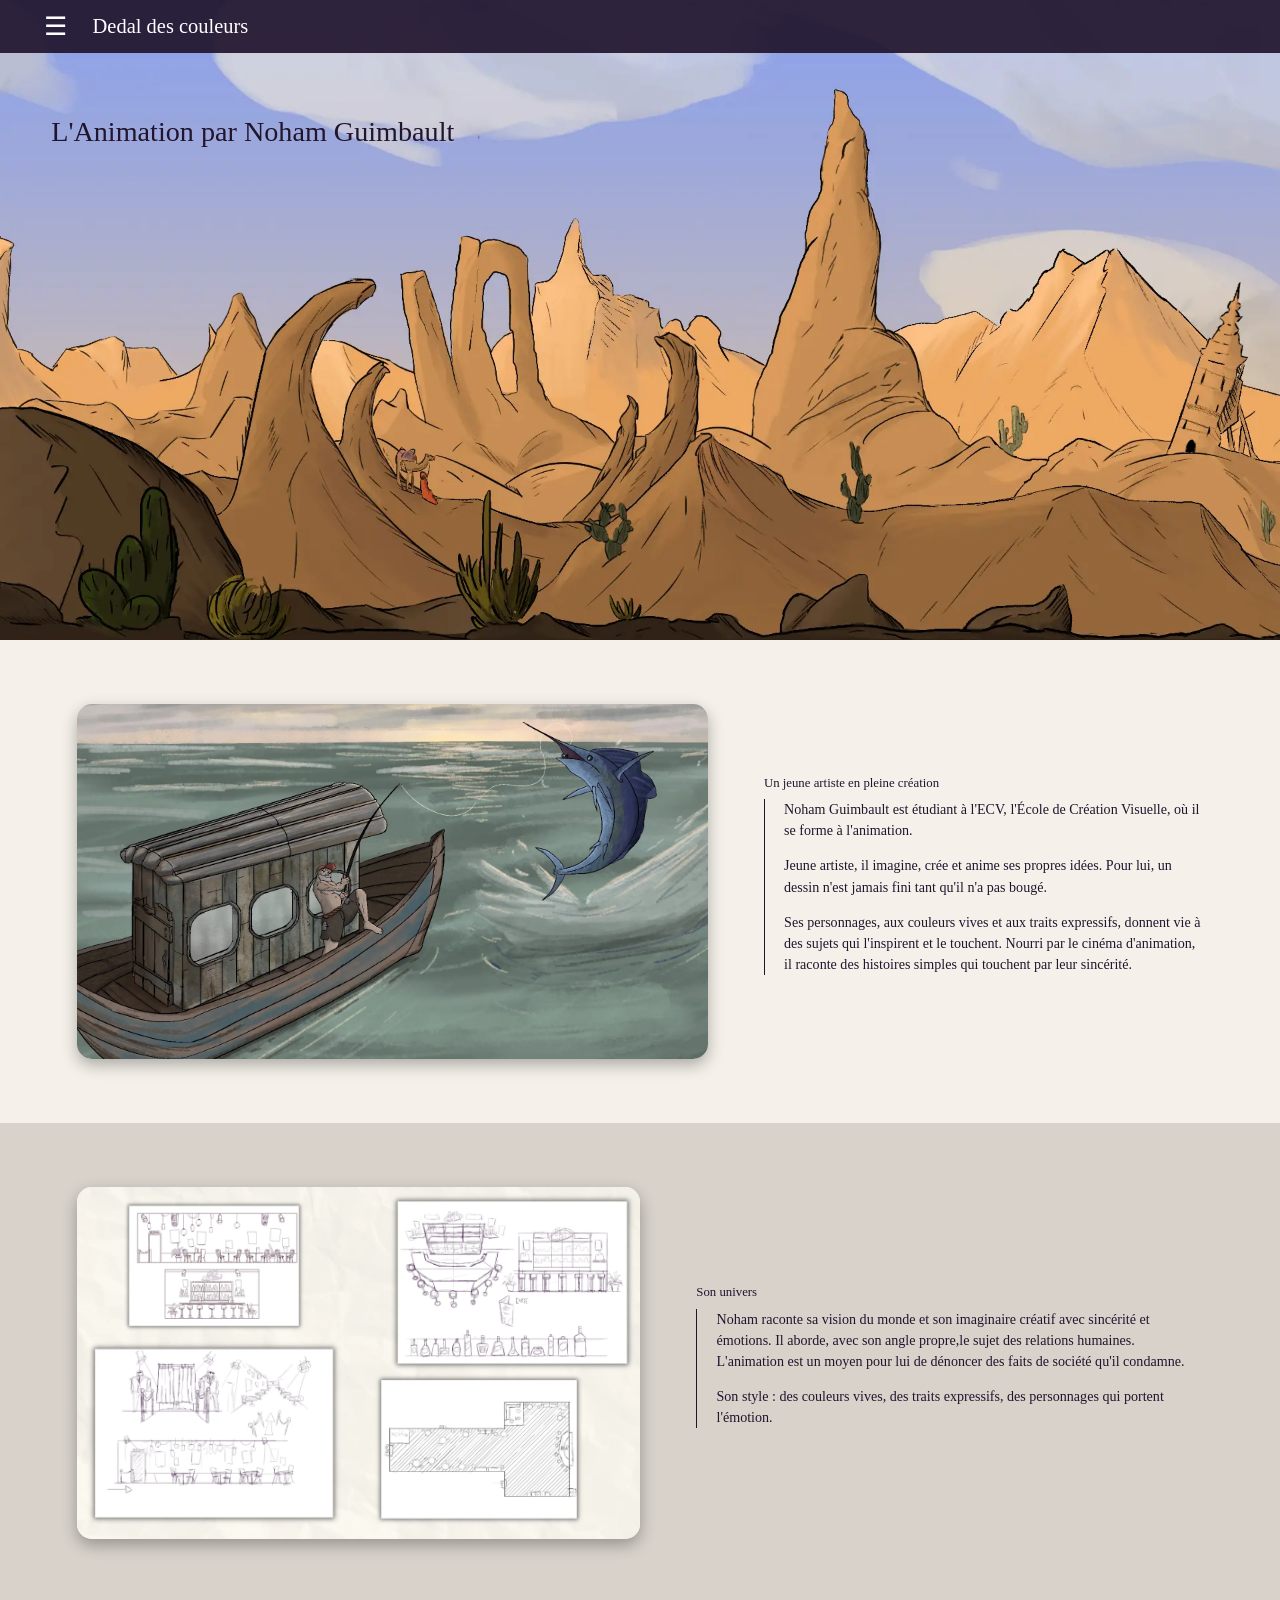
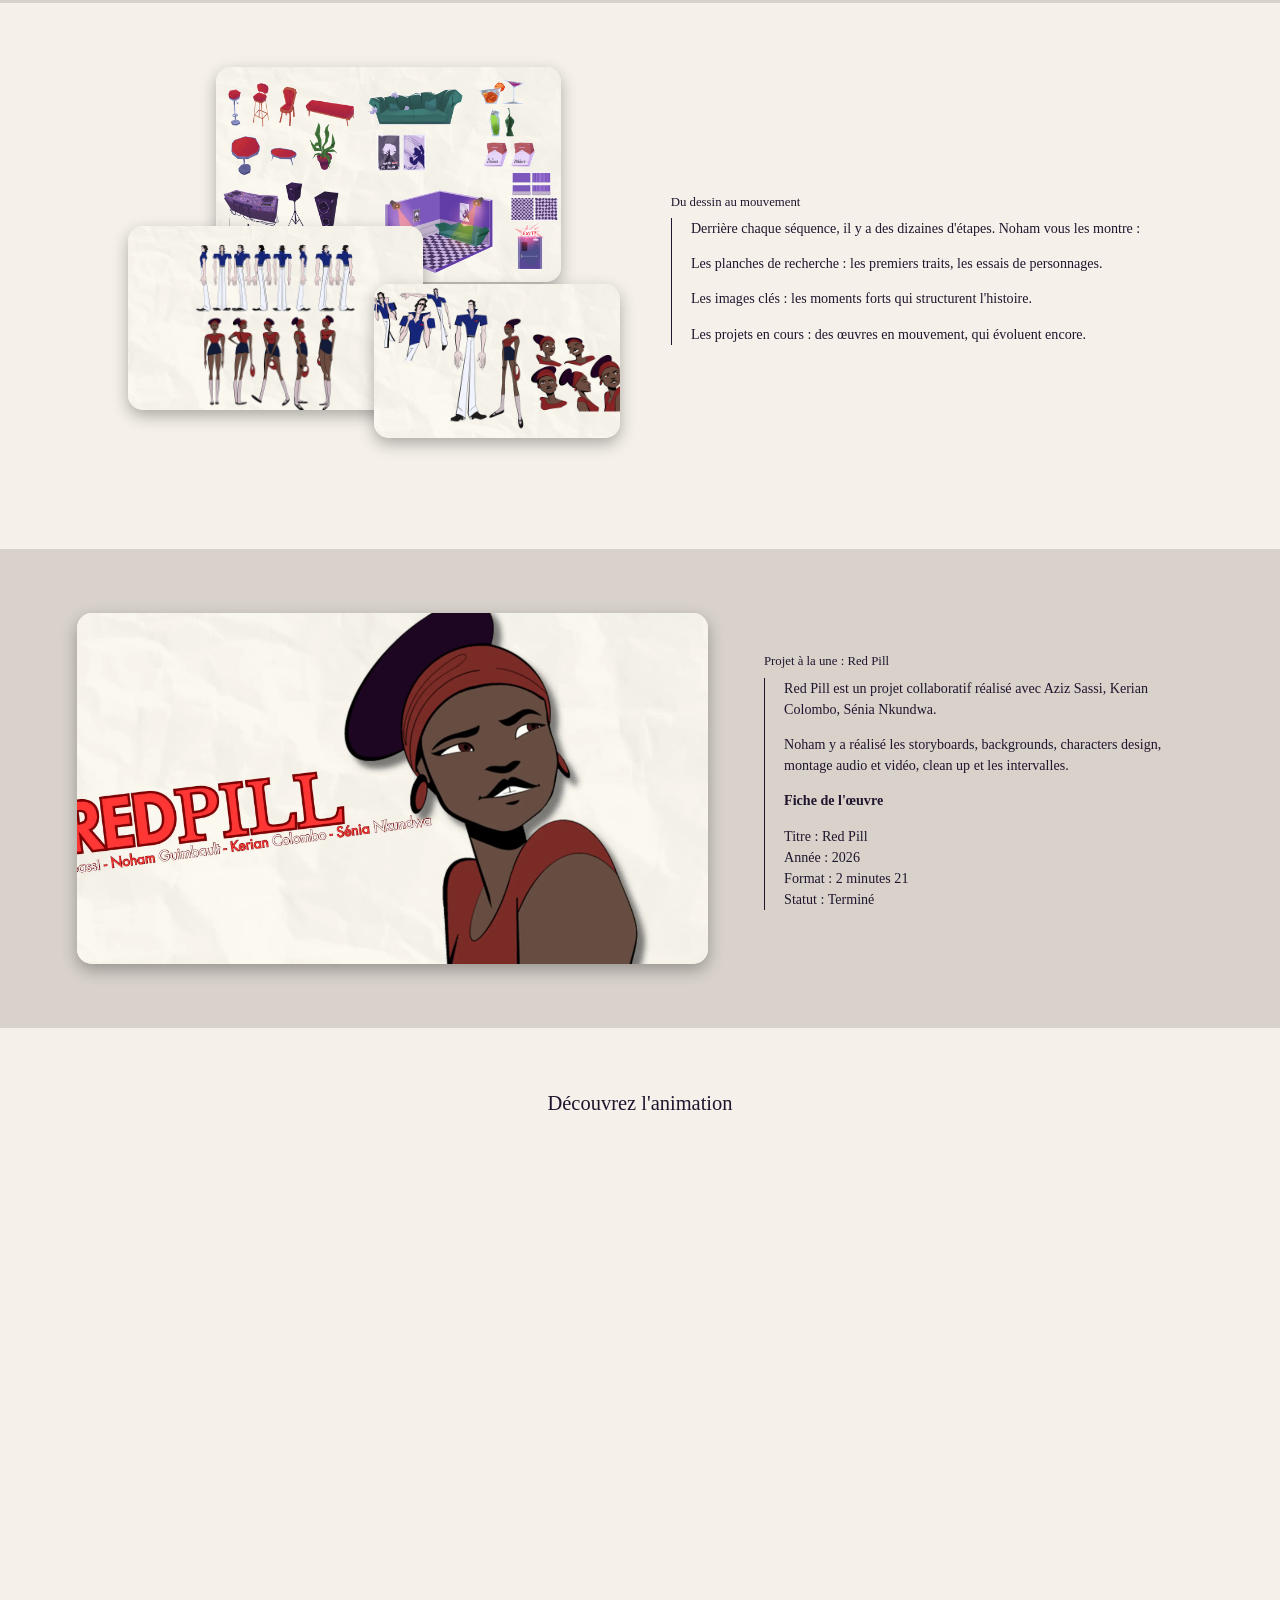
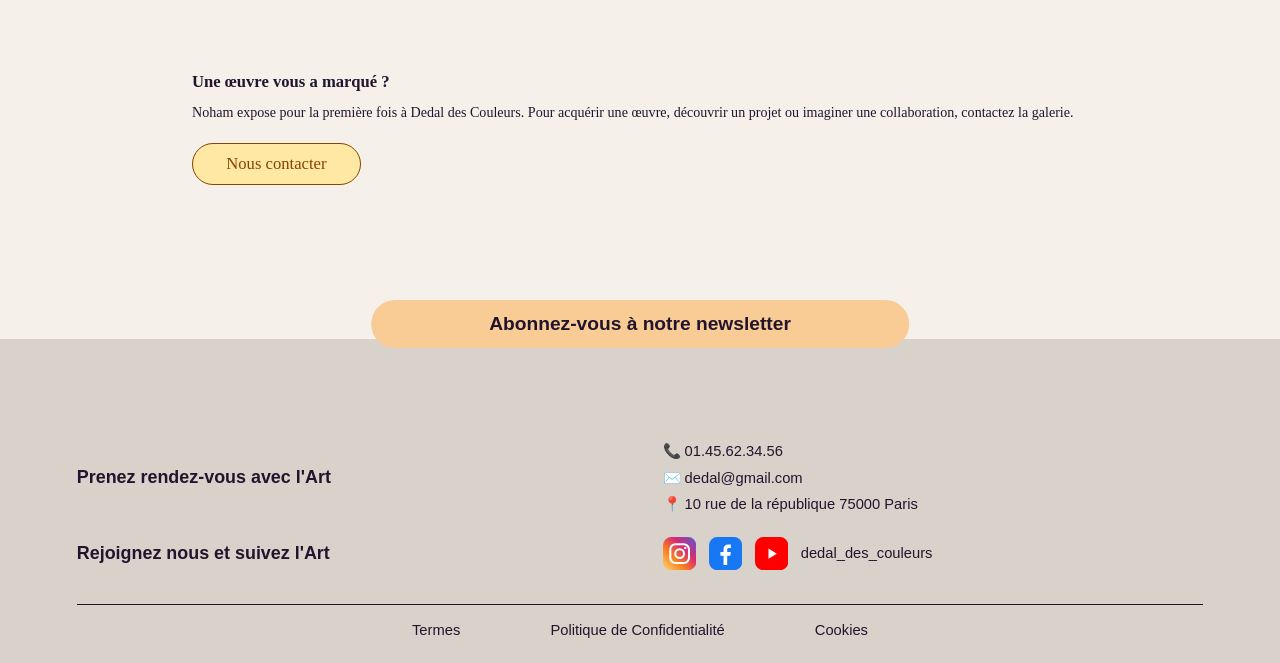
==== commit 3ddeb761: "Embed YouTube video in animation.html Replaced video button with an iframe for direct video embeddin" ====
--- a/animation.html
+++ b/animation.html
@@ -119,10 +119,8 @@
   <section class="video-section">
     <h3>Découvrez l'animation</h3>
     <div class="video">
-      <button type="button" class="video-facade" id="video-facade" aria-label="Lire la vidéo : animation de Noham Guimbault">
-  <img src="https://i.ytimg.com/vi/KHDWtnezy28/hqdefault.jpg" alt="" width="480" height="360" loading="lazy">
-  <span class="video-play" aria-hidden="true">▶</span>
-</button>
+     <iframe src="https://www.youtube-nocookie.com/embed/KHDWtnezy28"
+  title="Animation de Noham Guimbault" loading="lazy" allowfullscreen></iframe>
     </div>
   </section>
   
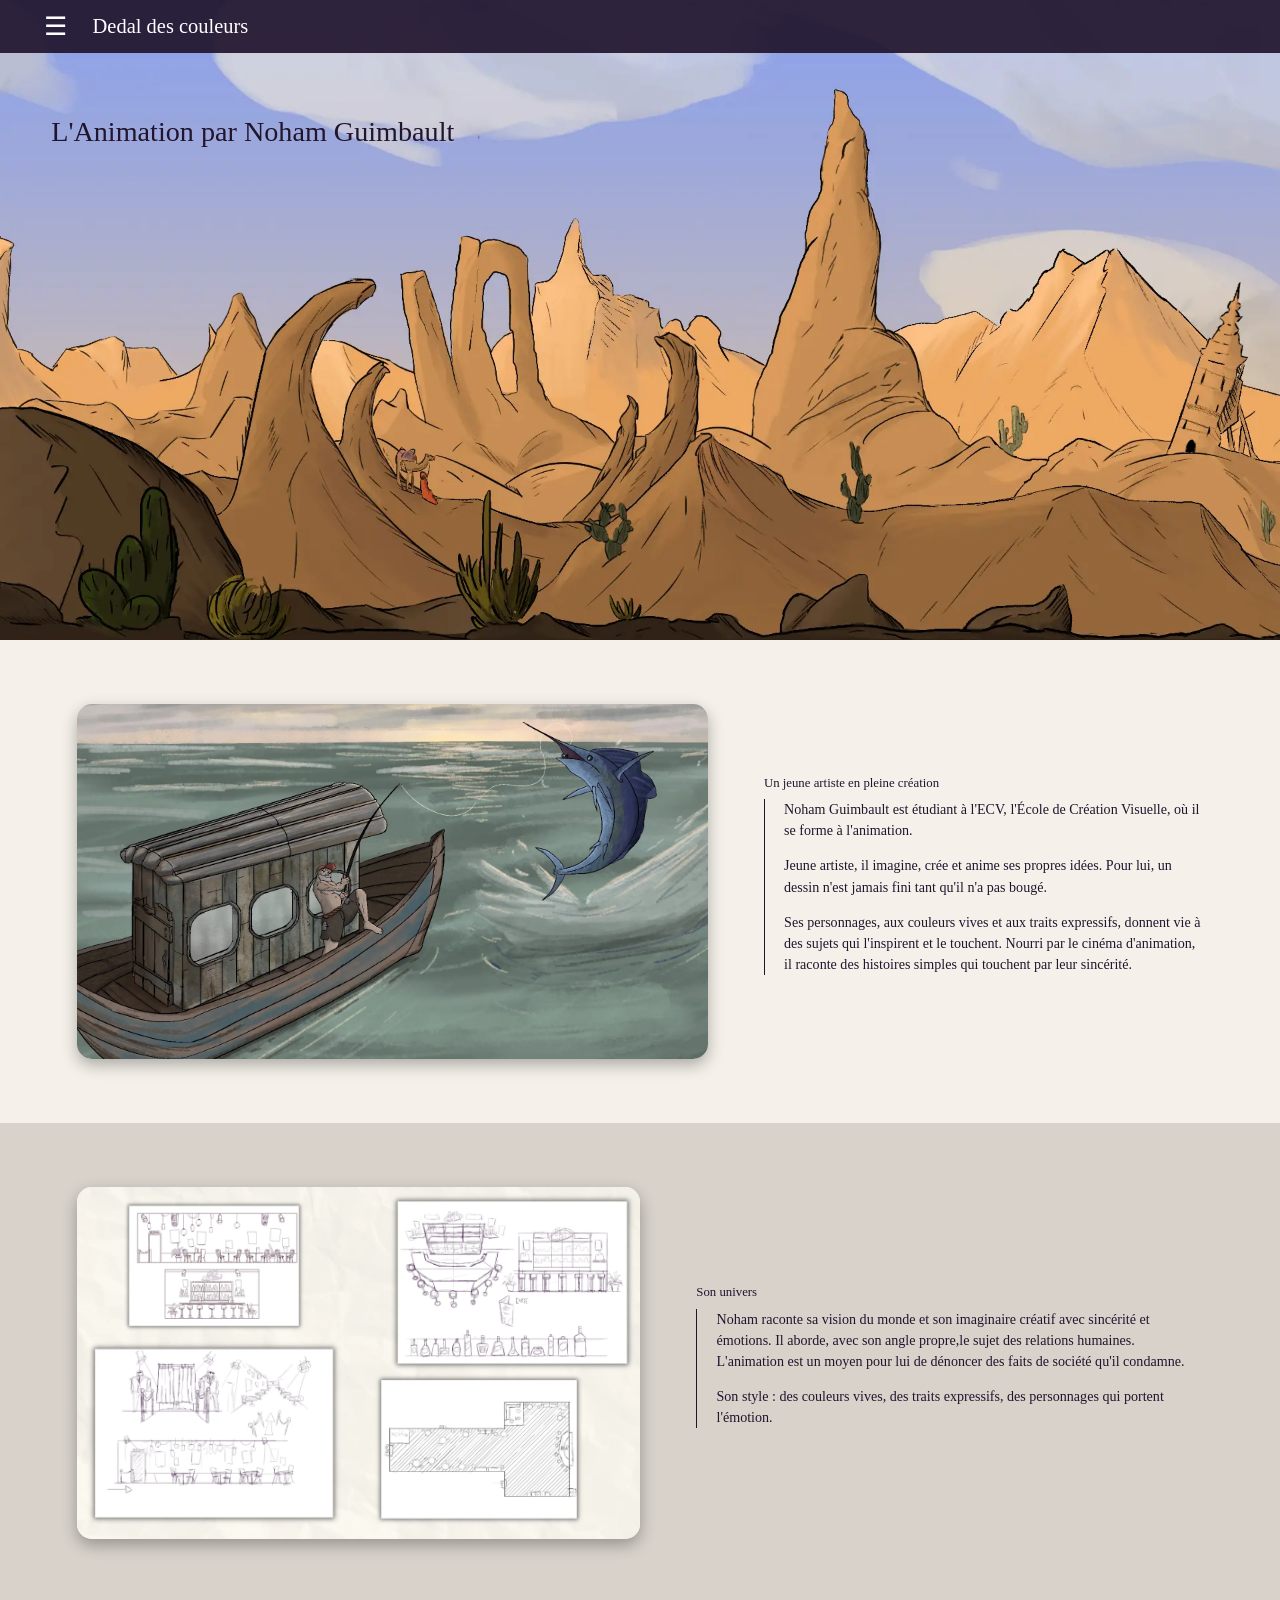
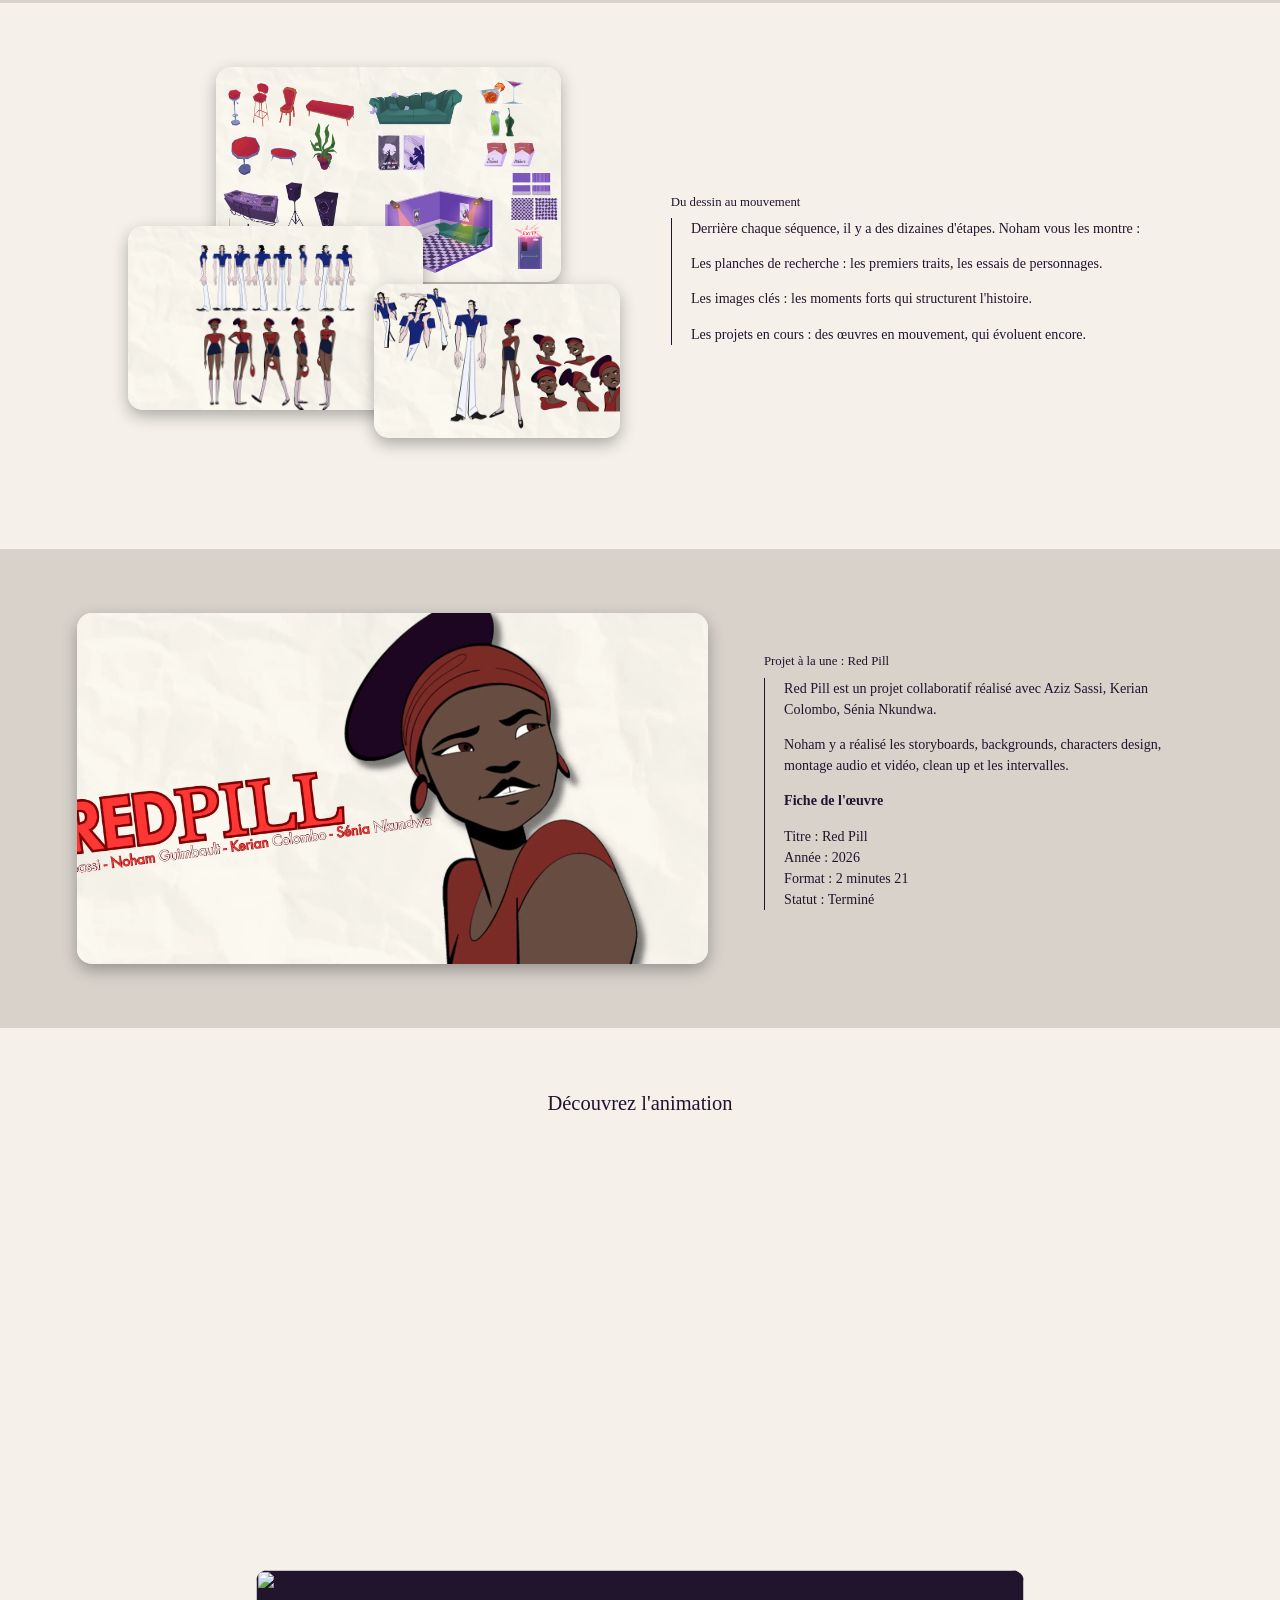
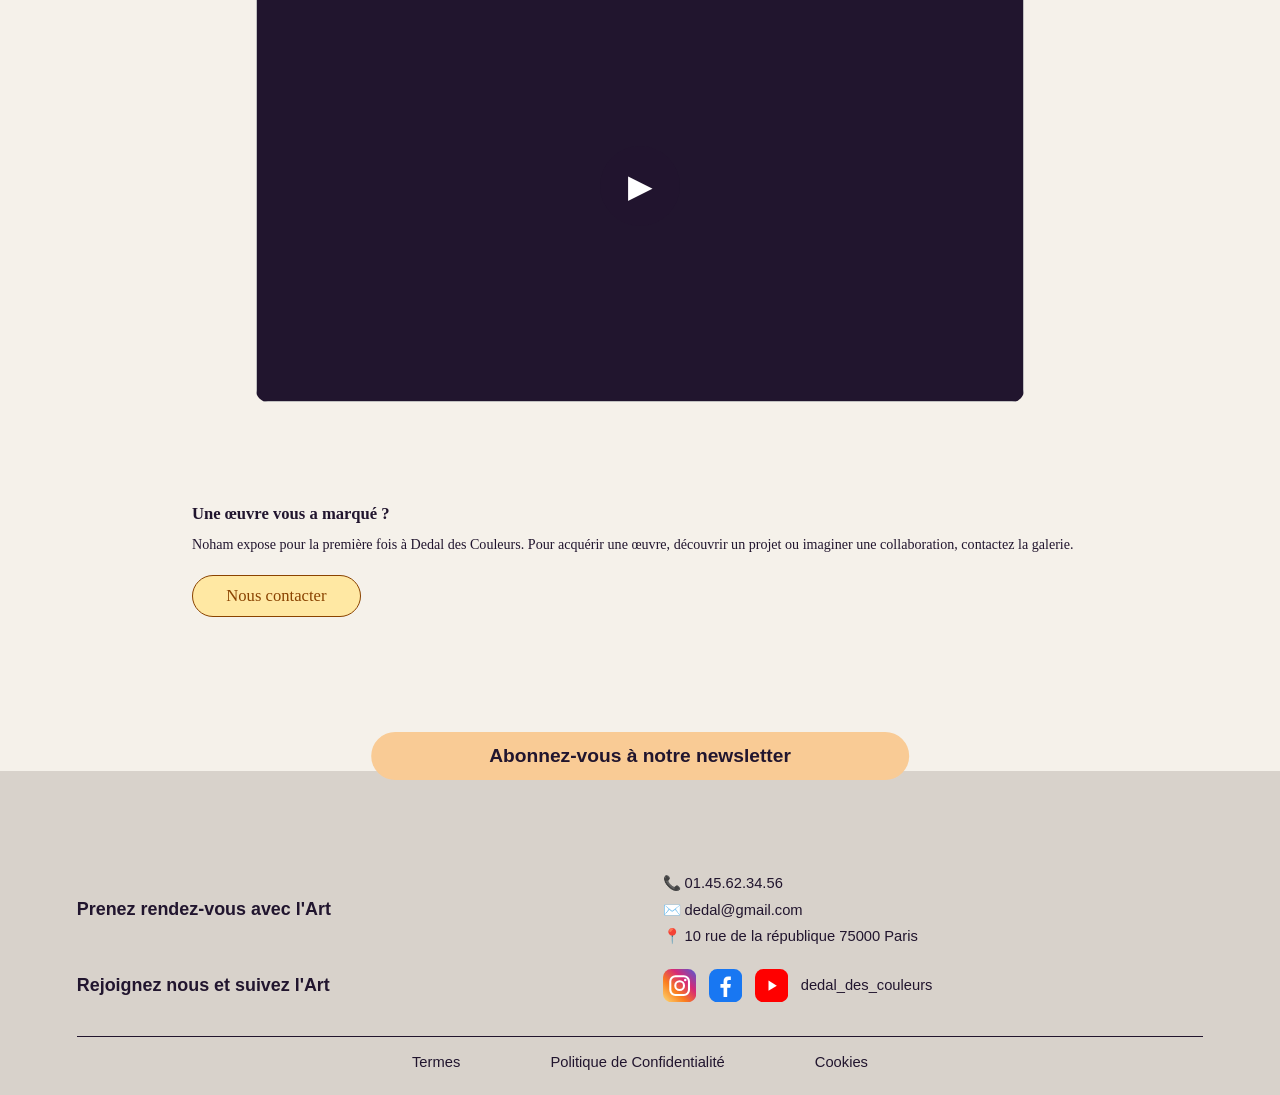
==== commit bddc1958: "Update animation.html" ====
--- a/animation.html
+++ b/animation.html
@@ -121,6 +121,10 @@
     <div class="video">
      <iframe src="https://www.youtube-nocookie.com/embed/KHDWtnezy28"
   title="Animation de Noham Guimbault" loading="lazy" allowfullscreen></iframe>
+      <button type="button" class="video-facade" id="video-facade" aria-label="Lire la vidéo : animation de Noham Guimbault">
+  <img src="https://i.ytimg.com/vi/KHDWtnezy28/hqdefault.jpg" alt="" width="480" height="360" loading="lazy">
+  <span class="video-play" aria-hidden="true">▶</span>
+</button>
     </div>
   </section>
   
--- a/css/animation.css
+++ b/css/animation.css
@@ -76,3 +76,38 @@
   .o-etiquette { font-size: 3.2vw; }
   .o-citation { padding-left: 3vw; }
 }
+
+.video-facade {
+  position: relative;
+  display: block;
+  width: 100%;
+  height: 100%;
+  padding: 0;
+  border: 0;
+  border-radius: 12px;
+  overflow: hidden;
+  background: #21152e;
+  cursor: pointer;
+}
+
+.video-facade img {
+  width: 100%;
+  height: 100%;
+  object-fit: cover;
+}
+
+.video-play {
+  position: absolute;
+  top: 50%;
+  left: 50%;
+  transform: translate(-50%, -50%);
+  width: 5rem;
+  height: 5rem;
+  display: flex;
+  align-items: center;
+  justify-content: center;
+  border-radius: 50%;
+  background: rgba(33, 21, 46, 0.85);
+  color: #fff;
+  font-size: 2rem;
+}
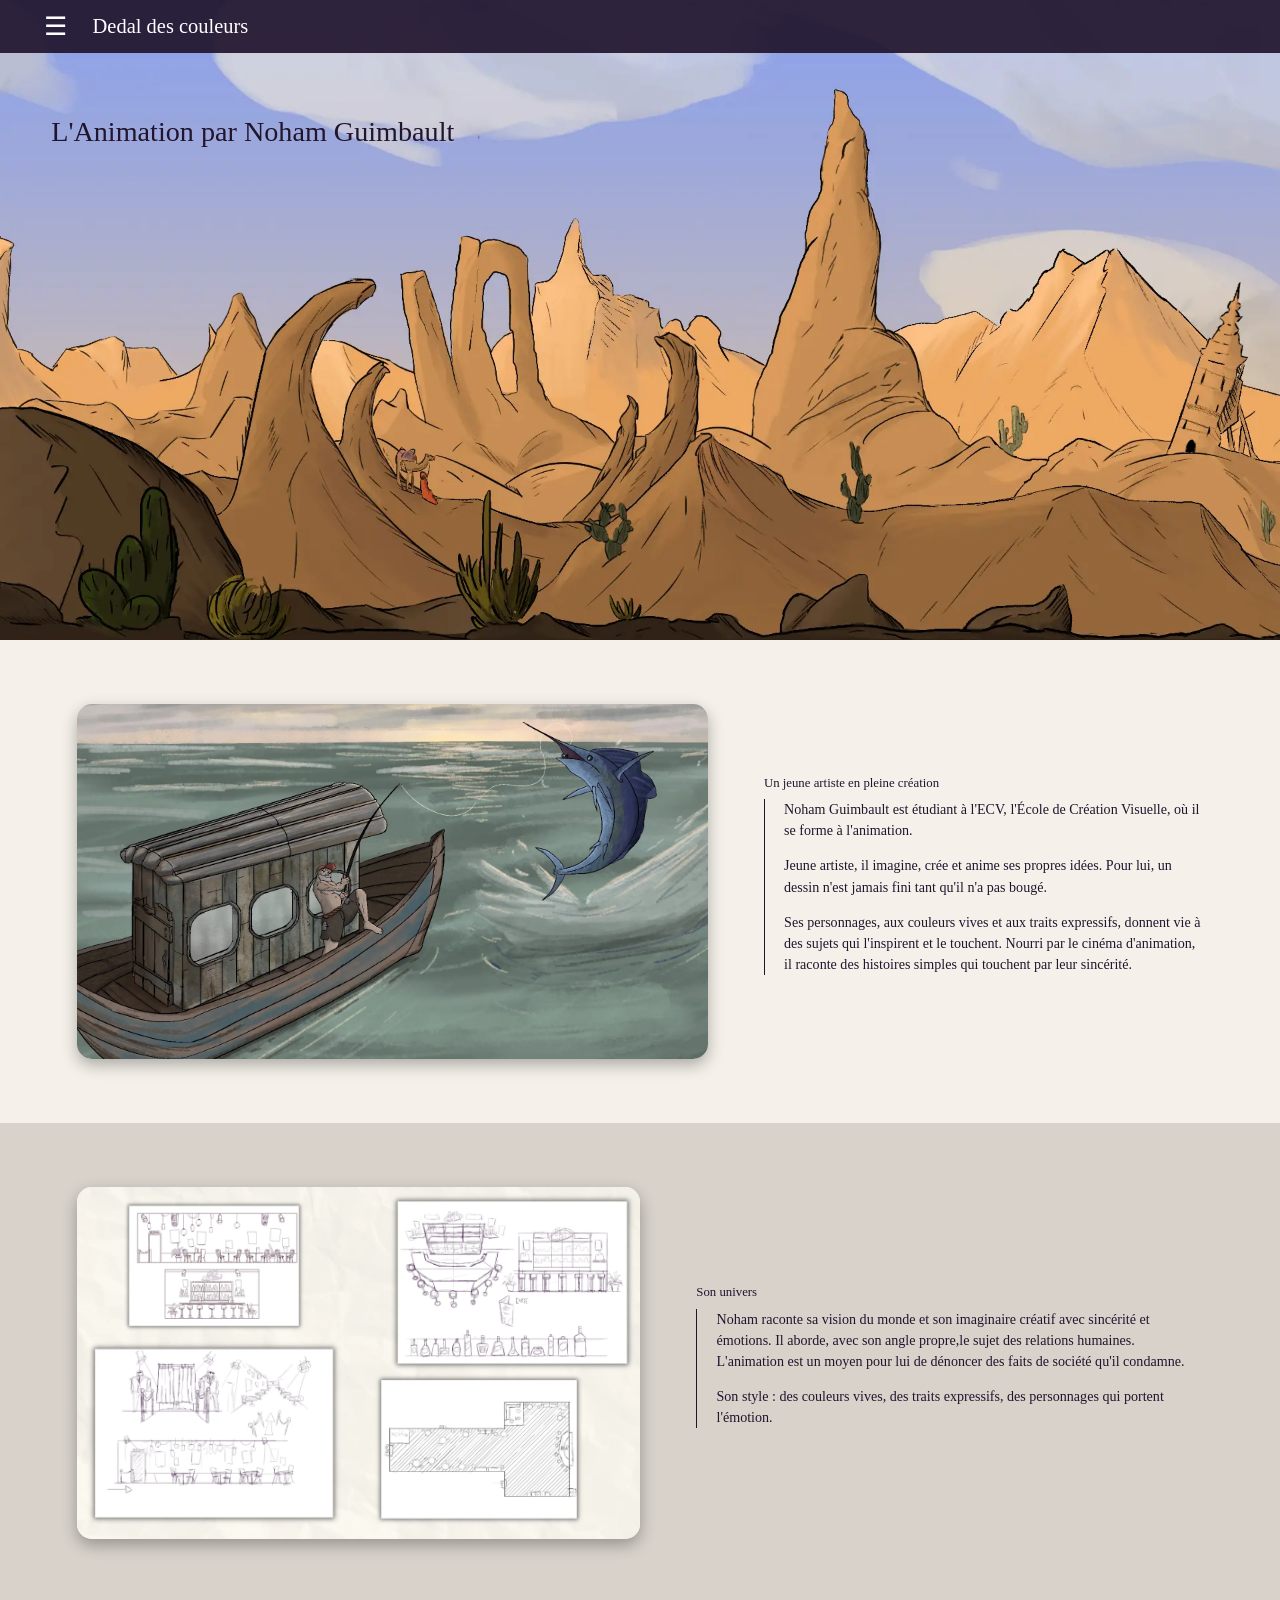
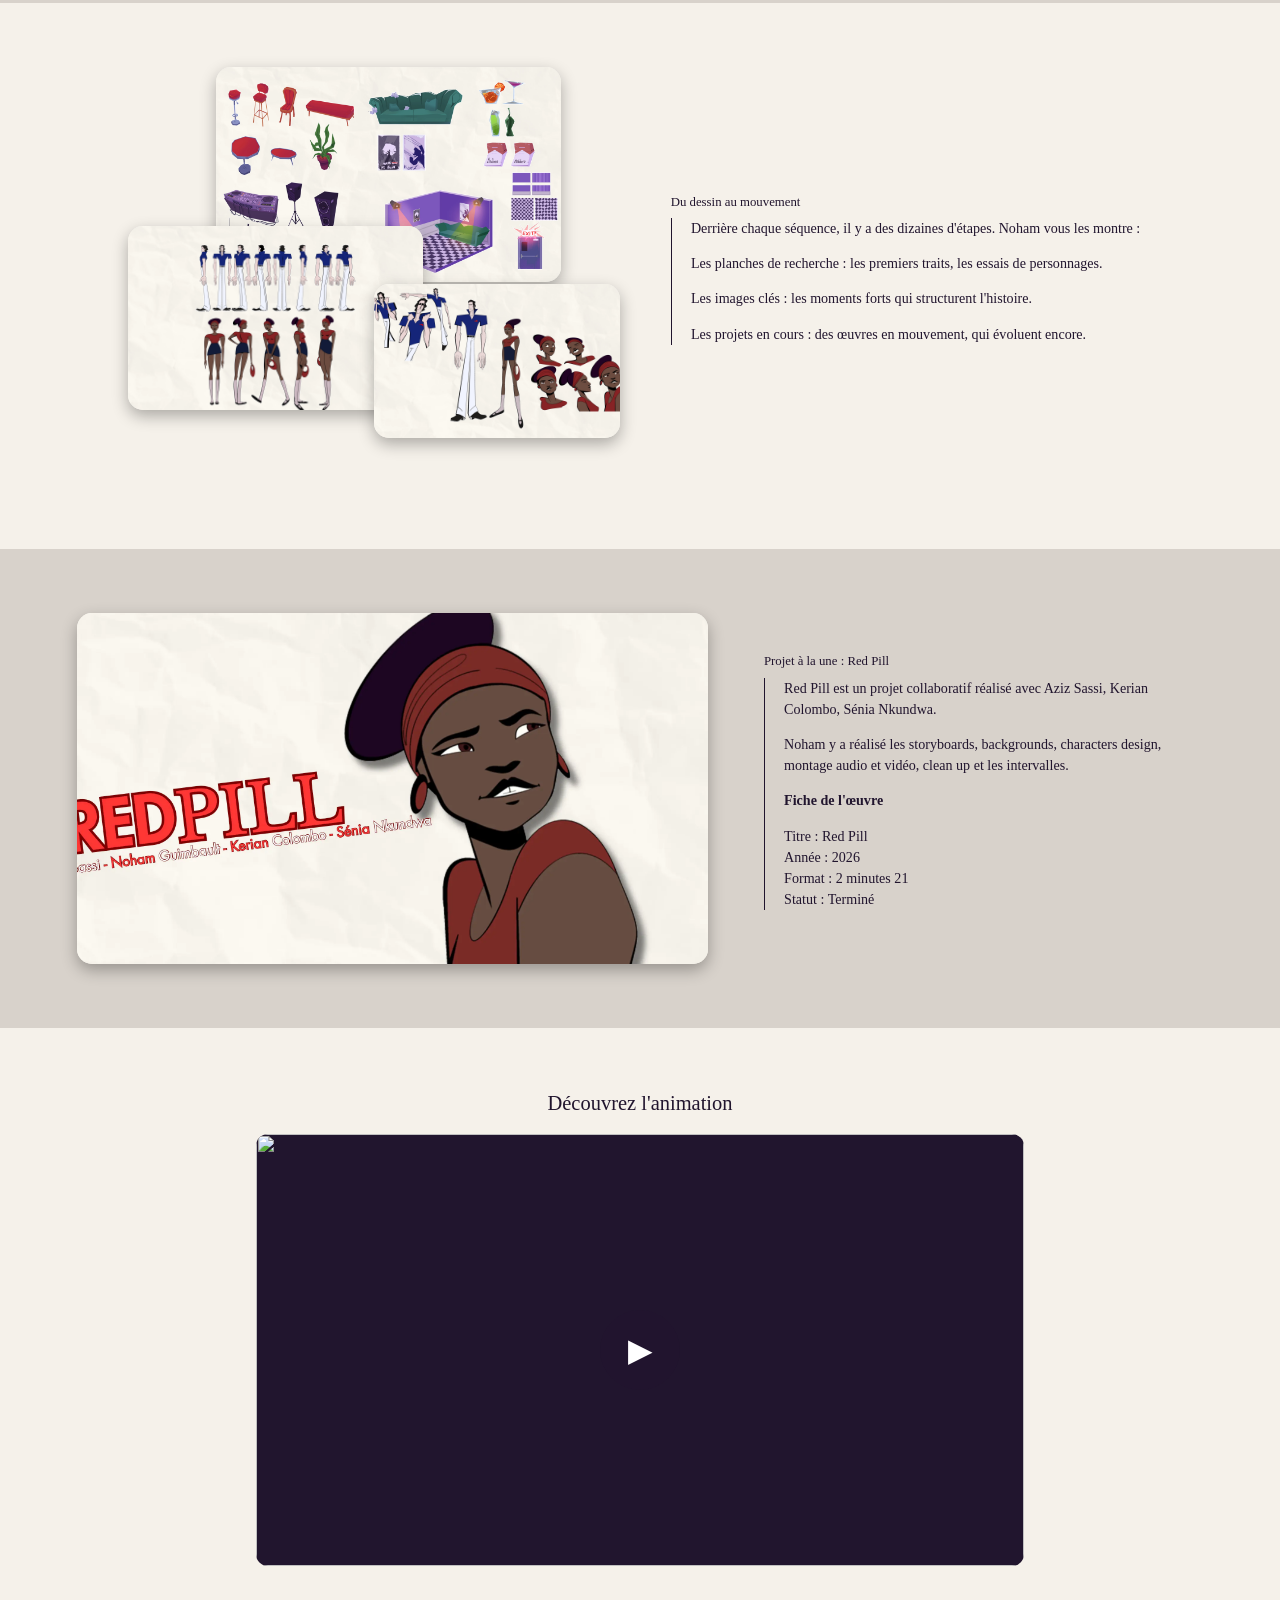
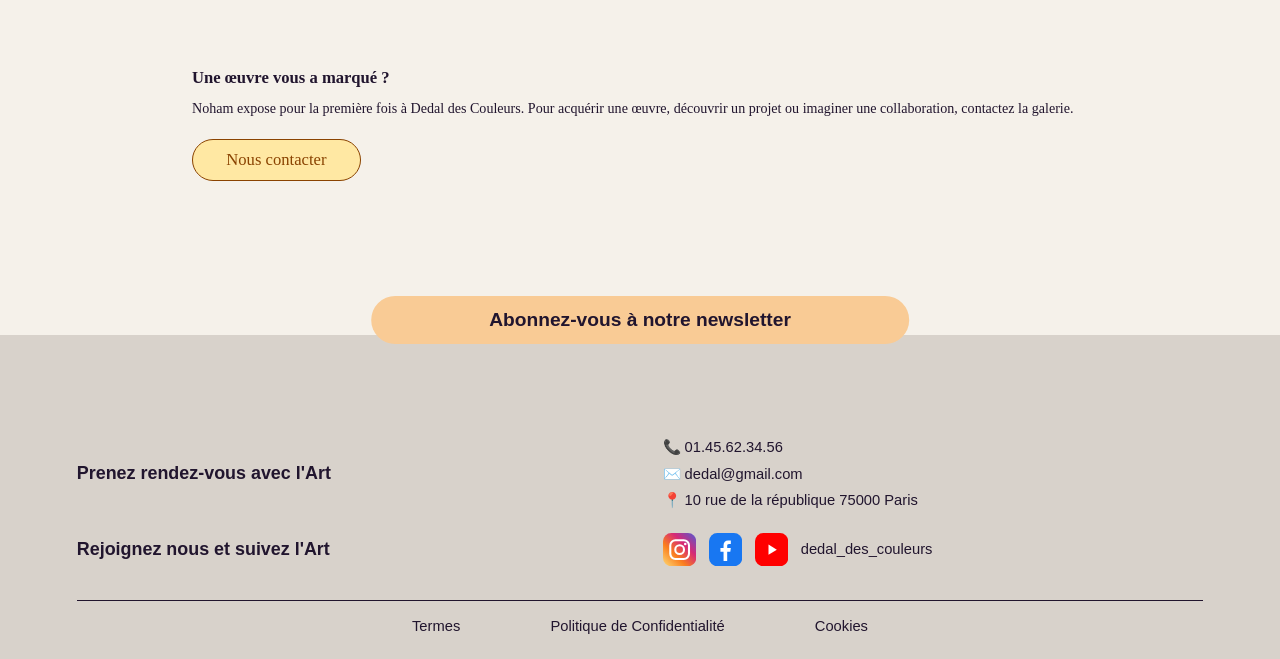
==== commit 510346fc: "Remove video iframe and add play button Removed iframe for video and added button to play video." ====
--- a/animation.html
+++ b/animation.html
@@ -119,8 +119,6 @@
   <section class="video-section">
     <h3>Découvrez l'animation</h3>
     <div class="video">
-     <iframe src="https://www.youtube-nocookie.com/embed/KHDWtnezy28"
-  title="Animation de Noham Guimbault" loading="lazy" allowfullscreen></iframe>
       <button type="button" class="video-facade" id="video-facade" aria-label="Lire la vidéo : animation de Noham Guimbault">
   <img src="https://i.ytimg.com/vi/KHDWtnezy28/hqdefault.jpg" alt="" width="480" height="360" loading="lazy">
   <span class="video-play" aria-hidden="true">▶</span>
